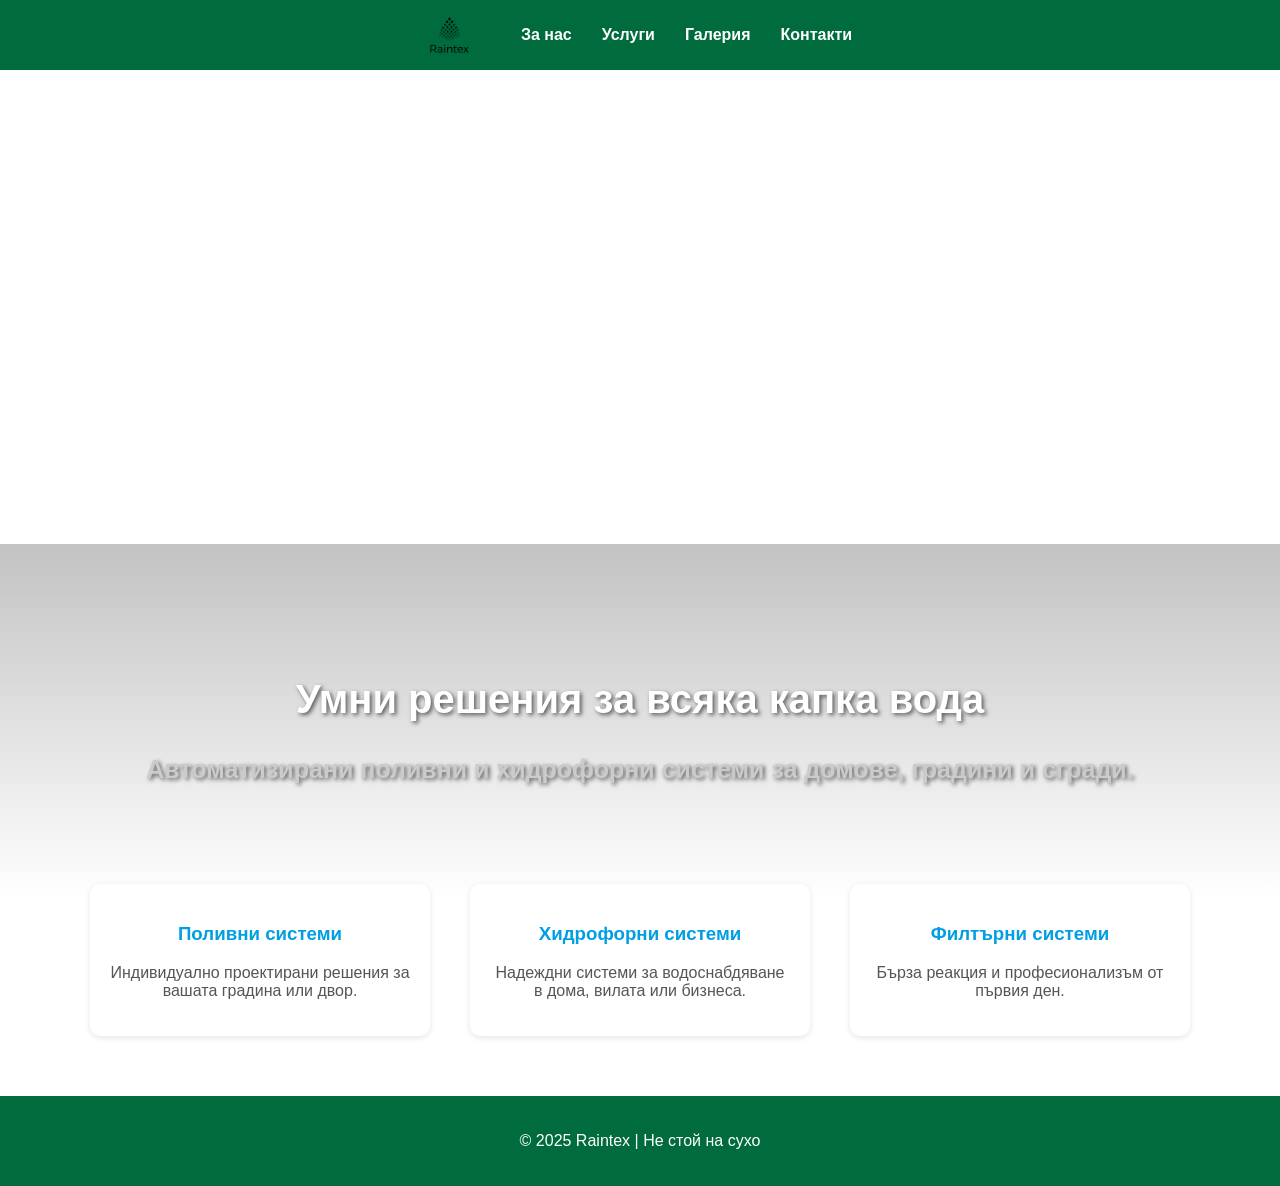
==== index.html @ d9b1cb67 "innit" ====
<!DOCTYPE html>
<html lang="bg">
<head>
    <meta charset="UTF-8">
    <meta name="viewport" content="width=device-width, initial-scale=1.0">
    <title>Raintex - Не стой на сухо</title>
    <style>
        body {
            margin: 0;
            font-family: 'Segoe UI', Tahoma, Geneva, Verdana, sans-serif;
            background: #ffffff;
            color: #ffffff;
        }
        .logo-link {
            display: flex;
            align-items: center;
            margin-right: 20px;
        }

        .logo {
            height: 40px;
            width: auto;
        }
        header {
            text-align: center;
            padding: 40px 20px;
            position: relative;
            background: url('./images/sprinkler_left.svg') no-repeat center center;
            background-size: cover;
            height: auto;
        }
        header img {
            max-width: 300px;
            width: 100%;
            background: none;
            height: auto;
            margin-bottom: 10px;
            width: auto;
        }
        nav {
            align-items: center;
            background-color: #006b3c;/*#00B3B3 /* #009fe3 */
            display: flex;
            justify-content: center;
            gap: 30px;
            padding: 15px 0;
            flex-wrap: wrap;
            margin-right: auto;
        }
        nav a {
            color: white;
            text-decoration: none;
            font-weight: bold;
        }
        .hero {
            display: inline;
            text-align: center;
            padding: 60px 20px;
            width: 100%;
        }
        .hero h1 {
            font-family:'Franklin Gothic Medium', 'Arial Narrow', Arial, sans-serif;
            font-size: 40px;
            color: white;
            text-shadow: 2px 2px 4px rgba(0,0,0,0.6);
        }
        .hero p {
            font-family:'Franklin Gothic Medium', 'Arial Narrow', Arial, sans-serif;
            font-size: 25px;
            margin: 20px 0;
            color: #cccbcb;
            font-weight: bold;
            text-shadow: 2px 2px 4px rgba(0,0,0,0.6);
        }
        .services  {
            position: relative;
            display: flex;
            flex-wrap: wrap;
            justify-content: center;
            background-attachment: fixed;
            background-image:  linear-gradient(to bottom, rgba(0,0,0,0.6), rgba(0,0,0,0)), url(./images/background_bush.svg);
            background-position: center bottom 20%;
            background-size: cover;
            background-repeat: no-repeat;
            width: 100%;
            padding: 40px 0px;
        }
        .service {
            max-width: 300px;
            background: white;
            margin: 20px;
            padding: 20px;
            border-radius: 10px;
            box-shadow: 0 2px 6px rgba(0,0,0,0.1);
            text-align: center;
        }
        .service h3 {
            color: #009fe3;
        }
        .service p {
            color: #555;
        }
        footer {
            background-color: #006b3c;
            color: white;
            text-align: center;
            padding: 20px;
        }
        @media (max-width: 1024px) {
            header img {
                max-width: 250px;
            }
        }
        @media (max-width: 768px) {
            header img {
                max-width: 200px;
            }
            nav {
                flex-direction: row;
                gap: 10px;
                align-items: center;
            }
        }
    </style>
</head>
<body>
    <nav>
        <a href="index.html" class="logo-link"><img src="./Logos_ByTailorBrands/dark_logo_transparent_background.png" alt="Raintex Logo" class="logo"></a>
        <a href="about.html">За нас</a>
        <a href="services.html">Услуги</a>
        <a href="gallery.html">Галерия</a>
        <a href="contacts.html">Контакти</a>
    </nav>

    <header>
        <img src="./images/logo_white_transparent.png" alt="Raintex Лого">
        <h1>Не стой на сухо</h1>
    </header>

    <div>
        <h1></h1>
    </div>

    <!-- <section class="hero">
        <h1>Умни решения за всяка капка вода</h1>
        <p>Автоматизирани поливни и хидрофорни системи за домове, градини и сгради.</p>
    </section> -->

    <section class="services">
        <div class="hero">
            <h1>Умни решения за всяка капка вода</h1>
            <p>Автоматизирани поливни и хидрофорни системи за домове, градини и сгради.</p>
        </div>


        <div class="service">
            <h3>Поливни системи</h3>
            <p>Индивидуално проектирани решения за вашата градина или двор.</p>
        </div>
        <div class="service">
            <h3>Хидрофорни системи</h3>
            <p>Надеждни системи за водоснабдяване в дома, вилата или бизнеса.</p>
        </div>
        <div class="service">
            <h3>Филтърни системи</h3>
            <p>Бърза реакция и професионализъм от първия ден.</p>
        </div>
    </section>

    <footer>
        <p>© 2025 Raintex | Не стой на сухо</p>
    </footer>
</body>
</html>
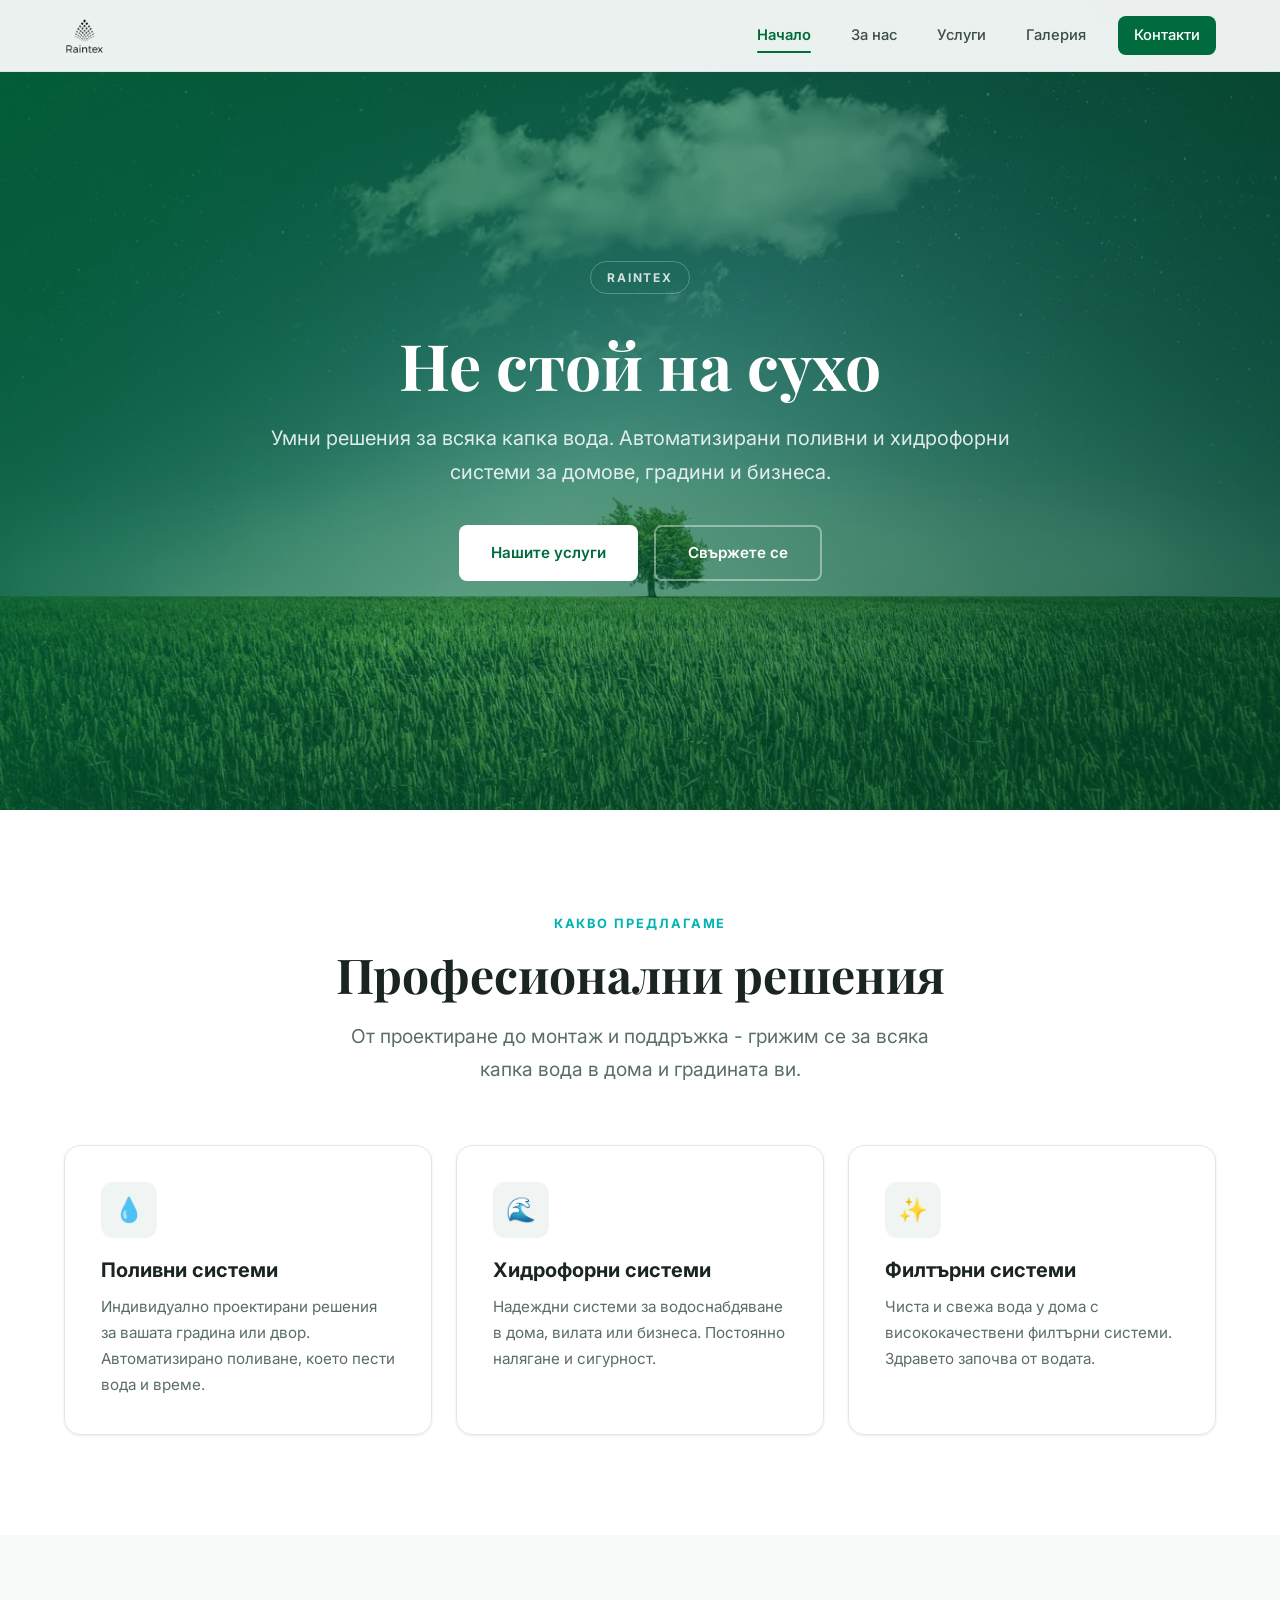
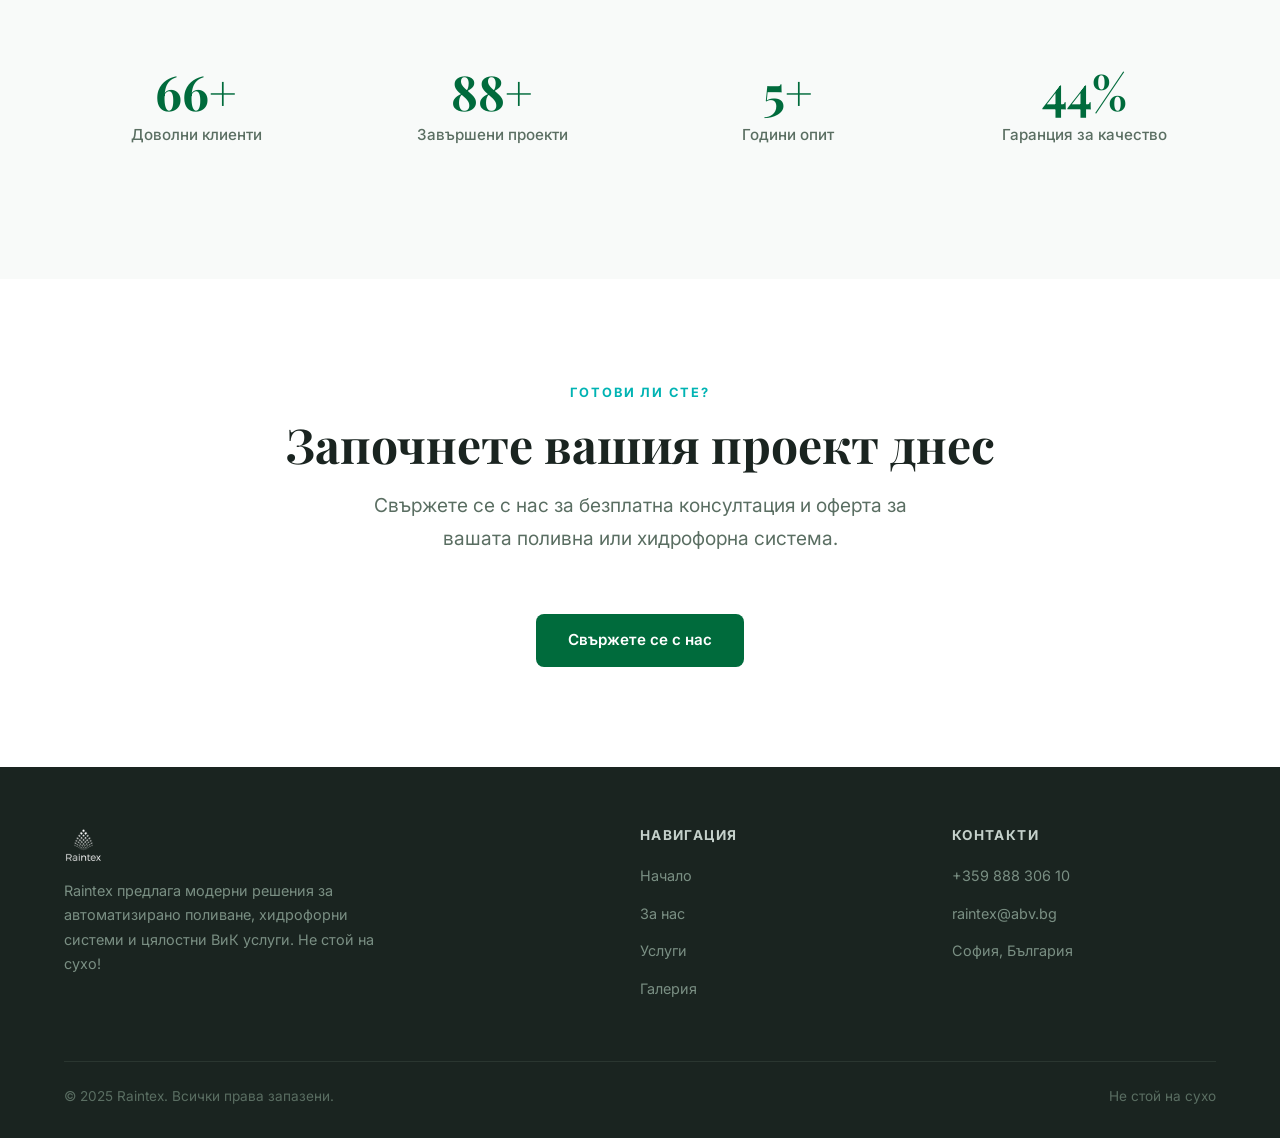
==== commit 1bf16fd4: "Redesign site with modern UI/UX and optimize assets Complete rework of all pages with shared CSS des" ====
--- a/index.html
+++ b/index.html
@@ -1,175 +1,150 @@
-
 <!DOCTYPE html>
 <html lang="bg">
 <head>
-    <meta charset="UTF-8">
-    <meta name="viewport" content="width=device-width, initial-scale=1.0">
-    <title>Raintex - Не стой на сухо</title>
-    <style>
-        body {
-            margin: 0;
-            font-family: 'Segoe UI', Tahoma, Geneva, Verdana, sans-serif;
-            background: #ffffff;
-            color: #ffffff;
-        }
-        .logo-link {
-            display: flex;
-            align-items: center;
-            margin-right: 20px;
-        }
-
-        .logo {
-            height: 40px;
-            width: auto;
-        }
-        header {
-            text-align: center;
-            padding: 40px 20px;
-            position: relative;
-            background: url('./images/sprinkler_left.svg') no-repeat center center;
-            background-size: cover;
-            height: auto;
-        }
-        header img {
-            max-width: 300px;
-            width: 100%;
-            background: none;
-            height: auto;
-            margin-bottom: 10px;
-            width: auto;
-        }
-        nav {
-            align-items: center;
-            background-color: #006b3c;/*#00B3B3 /* #009fe3 */
-            display: flex;
-            justify-content: center;
-            gap: 30px;
-            padding: 15px 0;
-            flex-wrap: wrap;
-            margin-right: auto;
-        }
-        nav a {
-            color: white;
-            text-decoration: none;
-            font-weight: bold;
-        }
-        .hero {
-            display: inline;
-            text-align: center;
-            padding: 60px 20px;
-            width: 100%;
-        }
-        .hero h1 {
-            font-family:'Franklin Gothic Medium', 'Arial Narrow', Arial, sans-serif;
-            font-size: 40px;
-            color: white;
-            text-shadow: 2px 2px 4px rgba(0,0,0,0.6);
-        }
-        .hero p {
-            font-family:'Franklin Gothic Medium', 'Arial Narrow', Arial, sans-serif;
-            font-size: 25px;
-            margin: 20px 0;
-            color: #cccbcb;
-            font-weight: bold;
-            text-shadow: 2px 2px 4px rgba(0,0,0,0.6);
-        }
-        .services  {
-            position: relative;
-            display: flex;
-            flex-wrap: wrap;
-            justify-content: center;
-            background-attachment: fixed;
-            background-image:  linear-gradient(to bottom, rgba(0,0,0,0.6), rgba(0,0,0,0)), url(./images/background_bush.svg);
-            background-position: center bottom 20%;
-            background-size: cover;
-            background-repeat: no-repeat;
-            width: 100%;
-            padding: 40px 0px;
-        }
-        .service {
-            max-width: 300px;
-            background: white;
-            margin: 20px;
-            padding: 20px;
-            border-radius: 10px;
-            box-shadow: 0 2px 6px rgba(0,0,0,0.1);
-            text-align: center;
-        }
-        .service h3 {
-            color: #009fe3;
-        }
-        .service p {
-            color: #555;
-        }
-        footer {
-            background-color: #006b3c;
-            color: white;
-            text-align: center;
-            padding: 20px;
-        }
-        @media (max-width: 1024px) {
-            header img {
-                max-width: 250px;
-            }
-        }
-        @media (max-width: 768px) {
-            header img {
-                max-width: 200px;
-            }
-            nav {
-                flex-direction: row;
-                gap: 10px;
-                align-items: center;
-            }
-        }
-    </style>
+  <meta charset="UTF-8">
+  <meta name="viewport" content="width=device-width, initial-scale=1.0">
+  <title>Raintex - Не стой на сухо</title>
+  <meta name="description" content="Raintex - Умни решения за поливни системи, хидрофорни системи и филтрация. Не стой на сухо!">
+  <link rel="preconnect" href="https://fonts.googleapis.com">
+  <link rel="preconnect" href="https://fonts.gstatic.com" crossorigin>
+  <link href="https://fonts.googleapis.com/css2?family=Inter:wght@400;500;600;700&family=Playfair+Display:wght@600;700&display=swap" rel="stylesheet">
+  <link rel="stylesheet" href="styles.css">
 </head>
 <body>
-    <nav>
-        <a href="index.html" class="logo-link"><img src="./Logos_ByTailorBrands/dark_logo_transparent_background.png" alt="Raintex Logo" class="logo"></a>
+
+  <!-- Navigation -->
+  <nav class="navbar">
+    <div class="container">
+      <a href="index.html" class="nav-logo">
+        <img src="./Logos_ByTailorBrands/dark_logo_transparent_background.webp" alt="Raintex Logo">
+      </a>
+      <div class="nav-links">
+        <a href="index.html" class="active">Начало</a>
         <a href="about.html">За нас</a>
         <a href="services.html">Услуги</a>
         <a href="gallery.html">Галерия</a>
-        <a href="contacts.html">Контакти</a>
-    </nav>
+        <a href="contacts.html" class="nav-cta">Контакти</a>
+      </div>
+      <button class="hamburger" aria-label="Меню">
+        <span></span>
+        <span></span>
+        <span></span>
+      </button>
+    </div>
+  </nav>
+  <div class="nav-overlay"></div>
 
-    <header>
-        <img src="./images/logo_white_transparent.png" alt="Raintex Лого">
-        <h1>Не стой на сухо</h1>
-    </header>
+  <!-- Hero -->
+  <section class="hero">
+    <div class="hero-bg" style="background-image: url('./images/landscape-tree-grass.webp')"></div>
+    <div class="hero-content">
+      <span class="section-label">Raintex</span>
+      <h1>Не стой на сухо</h1>
+      <p>Умни решения за всяка капка вода. Автоматизирани поливни и хидрофорни системи за домове, градини и бизнеса.</p>
+      <div class="hero-buttons">
+        <a href="services.html" class="btn btn-primary">Нашите услуги</a>
+        <a href="contacts.html" class="btn btn-secondary">Свържете се</a>
+      </div>
+    </div>
+  </section>
 
-    <div>
-        <h1></h1>
+  <!-- Services Overview -->
+  <section class="section">
+    <div class="container">
+      <div class="section-header">
+        <span class="section-label">Какво предлагаме</span>
+        <h2 class="section-title">Професионални решения</h2>
+        <p class="section-subtitle">От проектиране до монтаж и поддръжка - грижим се за всяка капка вода в дома и градината ви.</p>
+      </div>
+      <div class="card-grid">
+        <div class="card fade-up">
+          <div class="card-icon">&#x1F4A7;</div>
+          <h3>Поливни системи</h3>
+          <p>Индивидуално проектирани решения за вашата градина или двор. Автоматизирано поливане, което пести вода и време.</p>
+        </div>
+        <div class="card fade-up">
+          <div class="card-icon">&#x1F30A;</div>
+          <h3>Хидрофорни системи</h3>
+          <p>Надеждни системи за водоснабдяване в дома, вилата или бизнеса. Постоянно налягане и сигурност.</p>
+        </div>
+        <div class="card fade-up">
+          <div class="card-icon">&#x2728;</div>
+          <h3>Филтърни системи</h3>
+          <p>Чиста и свежа вода у дома с висококачествени филтърни системи. Здравето започва от водата.</p>
+        </div>
+      </div>
     </div>
+  </section>
 
-    <!-- <section class="hero">
-        <h1>Умни решения за всяка капка вода</h1>
-        <p>Автоматизирани поливни и хидрофорни системи за домове, градини и сгради.</p>
-    </section> -->
+  <!-- Stats -->
+  <section class="section section-alt">
+    <div class="container">
+      <div class="stats-grid">
+        <div class="stat-item fade-up">
+          <div class="stat-number" data-count="150" data-suffix="+">0</div>
+          <div class="stat-label">Доволни клиенти</div>
+        </div>
+        <div class="stat-item fade-up">
+          <div class="stat-number" data-count="200" data-suffix="+">0</div>
+          <div class="stat-label">Завършени проекти</div>
+        </div>
+        <div class="stat-item fade-up">
+          <div class="stat-number" data-count="5" data-suffix="+">0</div>
+          <div class="stat-label">Години опит</div>
+        </div>
+        <div class="stat-item fade-up">
+          <div class="stat-number" data-count="100" data-suffix="%">0</div>
+          <div class="stat-label">Гаранция за качество</div>
+        </div>
+      </div>
+    </div>
+  </section>
 
-    <section class="services">
-        <div class="hero">
-            <h1>Умни решения за всяка капка вода</h1>
-            <p>Автоматизирани поливни и хидрофорни системи за домове, градини и сгради.</p>
+  <!-- CTA -->
+  <section class="section" style="text-align: center;">
+    <div class="container">
+      <div class="section-header">
+        <span class="section-label">Готови ли сте?</span>
+        <h2 class="section-title">Започнете вашия проект днес</h2>
+        <p class="section-subtitle">Свържете се с нас за безплатна консултация и оферта за вашата поливна или хидрофорна система.</p>
+      </div>
+      <a href="contacts.html" class="btn btn-accent">Свържете се с нас</a>
+    </div>
+  </section>
+
+  <!-- Footer -->
+  <footer class="footer">
+    <div class="container">
+      <div class="footer-grid">
+        <div class="footer-brand">
+          <img src="./Logos_ByTailorBrands/white_logo_transparent_background.webp" alt="Raintex" loading="lazy">
+          <p>Raintex предлага модерни решения за автоматизирано поливане, хидрофорни системи и цялостни ВиК услуги. Не стой на сухо!</p>
         </div>
+        <div>
+          <h4>Навигация</h4>
+          <ul class="footer-links">
+            <li><a href="index.html">Начало</a></li>
+            <li><a href="about.html">За нас</a></li>
+            <li><a href="services.html">Услуги</a></li>
+            <li><a href="gallery.html">Галерия</a></li>
+          </ul>
+        </div>
+        <div>
+          <h4>Контакти</h4>
+          <ul class="footer-links">
+            <li><a href="tel:+35988830610">+359 888 306 10</a></li>
+            <li><a href="mailto:raintex@abv.bg">raintex@abv.bg</a></li>
+            <li><a href="contacts.html">София, България</a></li>
+          </ul>
+        </div>
+      </div>
+      <div class="footer-bottom">
+        <span>&copy; 2025 Raintex. Всички права запазени.</span>
+        <span>Не стой на сухо</span>
+      </div>
+    </div>
+  </footer>
 
-
-        <div class="service">
-            <h3>Поливни системи</h3>
-            <p>Индивидуално проектирани решения за вашата градина или двор.</p>
-        </div>
-        <div class="service">
-            <h3>Хидрофорни системи</h3>
-            <p>Надеждни системи за водоснабдяване в дома, вилата или бизнеса.</p>
-        </div>
-        <div class="service">
-            <h3>Филтърни системи</h3>
-            <p>Бърза реакция и професионализъм от първия ден.</p>
-        </div>
-    </section>
-
-    <footer>
-        <p>© 2025 Raintex | Не стой на сухо</p>
-    </footer>
+  <script src="script.js"></script>
 </body>
 </html>
--- a/styles.css
+++ b/styles.css
@@ -0,0 +1,954 @@
+/* ============================================
+   RAINTEX - Modern Design System
+   ============================================ */
+
+/* Google Fonts loaded via <link> in HTML for non-blocking load */
+
+/* --- CSS Custom Properties --- */
+:root {
+  --color-primary: #006b3c;
+  --color-primary-light: #008c4e;
+  --color-primary-dark: #004d2b;
+  --color-accent: #00b3b3;
+  --color-accent-light: #00d4d4;
+  --color-accent-dark: #008f8f;
+  --color-white: #ffffff;
+  --color-off-white: #f8faf9;
+  --color-gray-50: #f0f4f2;
+  --color-gray-100: #e2e8e5;
+  --color-gray-200: #c5d1cb;
+  --color-gray-300: #a8b9b0;
+  --color-gray-400: #7a8f83;
+  --color-gray-500: #5a6e62;
+  --color-gray-600: #3d4d44;
+  --color-gray-700: #2a3630;
+  --color-gray-800: #1a2420;
+  --color-gray-900: #0d1210;
+
+  --font-sans: 'Inter', -apple-system, BlinkMacSystemFont, 'Segoe UI', sans-serif;
+  --font-display: 'Playfair Display', Georgia, serif;
+
+  --shadow-sm: 0 1px 3px rgba(0, 0, 0, 0.08);
+  --shadow-md: 0 4px 12px rgba(0, 0, 0, 0.1);
+  --shadow-lg: 0 8px 30px rgba(0, 0, 0, 0.12);
+  --shadow-xl: 0 20px 60px rgba(0, 0, 0, 0.15);
+
+  --radius-sm: 8px;
+  --radius-md: 12px;
+  --radius-lg: 16px;
+  --radius-xl: 24px;
+
+  --transition-fast: 0.2s cubic-bezier(0.4, 0, 0.2, 1);
+  --transition-base: 0.3s cubic-bezier(0.4, 0, 0.2, 1);
+  --transition-slow: 0.5s cubic-bezier(0.4, 0, 0.2, 1);
+
+  --container-max: 1200px;
+  --nav-height: 72px;
+}
+
+/* --- Reset & Base --- */
+*,
+*::before,
+*::after {
+  margin: 0;
+  padding: 0;
+  box-sizing: border-box;
+}
+
+html {
+  scroll-behavior: smooth;
+  -webkit-font-smoothing: antialiased;
+  -moz-osx-font-smoothing: grayscale;
+}
+
+body {
+  font-family: var(--font-sans);
+  color: var(--color-gray-700);
+  background: var(--color-white);
+  line-height: 1.6;
+  overflow-x: hidden;
+}
+
+img {
+  max-width: 100%;
+  height: auto;
+  display: block;
+}
+
+a {
+  color: inherit;
+  text-decoration: none;
+}
+
+/* --- Typography --- */
+h1, h2, h3, h4 {
+  line-height: 1.2;
+  color: var(--color-gray-800);
+}
+
+.section-label {
+  display: inline-block;
+  font-size: 0.8rem;
+  font-weight: 700;
+  letter-spacing: 0.15em;
+  text-transform: uppercase;
+  color: var(--color-accent);
+  margin-bottom: 12px;
+}
+
+.section-title {
+  font-family: var(--font-display);
+  font-size: clamp(2rem, 4vw, 3rem);
+  font-weight: 700;
+  color: var(--color-gray-800);
+  margin-bottom: 16px;
+}
+
+.section-subtitle {
+  font-size: clamp(1rem, 2vw, 1.2rem);
+  color: var(--color-gray-500);
+  max-width: 600px;
+  line-height: 1.7;
+}
+
+/* --- Container --- */
+.container {
+  width: 100%;
+  max-width: var(--container-max);
+  margin: 0 auto;
+  padding: 0 24px;
+}
+
+/* --- Navigation --- */
+.navbar {
+  position: fixed;
+  top: 0;
+  left: 0;
+  right: 0;
+  height: var(--nav-height);
+  background: rgba(255, 255, 255, 0.92);
+  backdrop-filter: blur(20px);
+  -webkit-backdrop-filter: blur(20px);
+  border-bottom: 1px solid rgba(0, 107, 60, 0.08);
+  z-index: 1000;
+  transition: var(--transition-base);
+}
+
+.navbar.scrolled {
+  box-shadow: var(--shadow-md);
+}
+
+.navbar .container {
+  display: flex;
+  align-items: center;
+  justify-content: space-between;
+  height: 100%;
+}
+
+.nav-logo {
+  display: flex;
+  align-items: center;
+  gap: 10px;
+  z-index: 1001;
+}
+
+.nav-logo img {
+  height: 38px;
+  width: auto;
+}
+
+.nav-links {
+  display: flex;
+  align-items: center;
+  gap: 8px;
+}
+
+.nav-links a {
+  position: relative;
+  padding: 8px 16px;
+  font-size: 0.92rem;
+  font-weight: 500;
+  color: var(--color-gray-600);
+  border-radius: var(--radius-sm);
+  transition: var(--transition-fast);
+}
+
+.nav-links a:hover {
+  color: var(--color-primary);
+  background: var(--color-gray-50);
+}
+
+.nav-links a.active {
+  color: var(--color-primary);
+  font-weight: 600;
+}
+
+.nav-links a.active::after {
+  content: '';
+  position: absolute;
+  bottom: 2px;
+  left: 16px;
+  right: 16px;
+  height: 2px;
+  background: var(--color-primary);
+  border-radius: 1px;
+}
+
+.nav-cta {
+  display: inline-flex;
+  align-items: center;
+  padding: 10px 24px;
+  background: var(--color-primary);
+  color: var(--color-white) !important;
+  font-weight: 600;
+  font-size: 0.9rem;
+  border-radius: var(--radius-sm);
+  transition: var(--transition-fast);
+  margin-left: 8px;
+}
+
+.nav-cta:hover {
+  background: var(--color-primary-light) !important;
+  transform: translateY(-1px);
+  box-shadow: 0 4px 12px rgba(0, 107, 60, 0.3);
+}
+
+/* Hamburger Menu */
+.hamburger {
+  display: none;
+  flex-direction: column;
+  justify-content: center;
+  gap: 5px;
+  width: 32px;
+  height: 32px;
+  cursor: pointer;
+  z-index: 1001;
+  background: none;
+  border: none;
+  padding: 0;
+}
+
+.hamburger span {
+  display: block;
+  width: 24px;
+  height: 2px;
+  background: var(--color-gray-700);
+  border-radius: 2px;
+  transition: var(--transition-base);
+  transform-origin: center;
+}
+
+.hamburger.active span:nth-child(1) {
+  transform: rotate(45deg) translate(5px, 5px);
+}
+
+.hamburger.active span:nth-child(2) {
+  opacity: 0;
+}
+
+.hamburger.active span:nth-child(3) {
+  transform: rotate(-45deg) translate(5px, -5px);
+}
+
+/* --- Hero Sections --- */
+.hero {
+  position: relative;
+  min-height: 90vh;
+  display: flex;
+  align-items: center;
+  justify-content: center;
+  padding: calc(var(--nav-height) + 40px) 24px 80px;
+  overflow: hidden;
+}
+
+.hero-bg {
+  position: absolute;
+  inset: 0;
+  background-size: cover;
+  background-position: center;
+  z-index: 0;
+}
+
+.hero-bg::after {
+  content: '';
+  position: absolute;
+  inset: 0;
+  background: linear-gradient(
+    135deg,
+    rgba(0, 107, 60, 0.85) 0%,
+    rgba(0, 107, 60, 0.6) 50%,
+    rgba(0, 77, 43, 0.75) 100%
+  );
+}
+
+.hero-content {
+  position: relative;
+  z-index: 1;
+  text-align: center;
+  max-width: 800px;
+}
+
+.hero-content .section-label {
+  color: rgba(255, 255, 255, 0.8);
+  border: 1px solid rgba(255, 255, 255, 0.25);
+  padding: 6px 16px;
+  border-radius: 50px;
+  font-size: 0.75rem;
+}
+
+.hero-content h1 {
+  font-family: var(--font-display);
+  font-size: clamp(2.5rem, 6vw, 4rem);
+  font-weight: 700;
+  color: var(--color-white);
+  margin: 24px 0 20px;
+  line-height: 1.1;
+}
+
+.hero-content p {
+  font-size: clamp(1.05rem, 2vw, 1.25rem);
+  color: rgba(255, 255, 255, 0.85);
+  line-height: 1.7;
+  margin-bottom: 36px;
+}
+
+.hero-buttons {
+  display: flex;
+  gap: 16px;
+  justify-content: center;
+  flex-wrap: wrap;
+}
+
+/* Page hero (smaller, for inner pages) */
+.page-hero {
+  position: relative;
+  padding: calc(var(--nav-height) + 60px) 24px 60px;
+  text-align: center;
+  overflow: hidden;
+  background: linear-gradient(135deg, var(--color-primary) 0%, var(--color-primary-dark) 100%);
+}
+
+.page-hero::before {
+  content: '';
+  position: absolute;
+  top: -50%;
+  right: -20%;
+  width: 600px;
+  height: 600px;
+  border-radius: 50%;
+  background: rgba(255, 255, 255, 0.04);
+}
+
+.page-hero::after {
+  content: '';
+  position: absolute;
+  bottom: -30%;
+  left: -10%;
+  width: 400px;
+  height: 400px;
+  border-radius: 50%;
+  background: rgba(0, 179, 179, 0.08);
+}
+
+.page-hero h1 {
+  font-family: var(--font-display);
+  font-size: clamp(2.2rem, 5vw, 3.2rem);
+  color: var(--color-white);
+  margin-bottom: 12px;
+  position: relative;
+  z-index: 1;
+}
+
+.page-hero p {
+  font-size: clamp(1rem, 2vw, 1.15rem);
+  color: rgba(255, 255, 255, 0.8);
+  max-width: 600px;
+  margin: 0 auto;
+  position: relative;
+  z-index: 1;
+}
+
+/* --- Buttons --- */
+.btn {
+  display: inline-flex;
+  align-items: center;
+  gap: 8px;
+  padding: 14px 32px;
+  font-family: var(--font-sans);
+  font-size: 0.95rem;
+  font-weight: 600;
+  border-radius: var(--radius-sm);
+  border: none;
+  cursor: pointer;
+  transition: var(--transition-fast);
+  text-decoration: none;
+}
+
+.btn-primary {
+  background: var(--color-white);
+  color: var(--color-primary);
+}
+
+.btn-primary:hover {
+  transform: translateY(-2px);
+  box-shadow: 0 8px 25px rgba(0, 0, 0, 0.2);
+}
+
+.btn-secondary {
+  background: transparent;
+  color: var(--color-white);
+  border: 2px solid rgba(255, 255, 255, 0.4);
+}
+
+.btn-secondary:hover {
+  background: rgba(255, 255, 255, 0.1);
+  border-color: rgba(255, 255, 255, 0.7);
+}
+
+.btn-accent {
+  background: var(--color-primary);
+  color: var(--color-white);
+}
+
+.btn-accent:hover {
+  background: var(--color-primary-light);
+  transform: translateY(-2px);
+  box-shadow: 0 8px 25px rgba(0, 107, 60, 0.3);
+}
+
+/* --- Sections --- */
+.section {
+  padding: 100px 0;
+}
+
+.section-header {
+  text-align: center;
+  margin-bottom: 60px;
+}
+
+.section-header .section-subtitle {
+  margin: 0 auto;
+}
+
+.section-alt {
+  background: var(--color-off-white);
+}
+
+/* --- Cards --- */
+.card {
+  background: var(--color-white);
+  border-radius: var(--radius-lg);
+  padding: 36px;
+  box-shadow: var(--shadow-sm);
+  border: 1px solid var(--color-gray-100);
+  transition: var(--transition-base);
+}
+
+.card:hover {
+  transform: translateY(-4px);
+  box-shadow: var(--shadow-lg);
+  border-color: transparent;
+}
+
+.card-icon {
+  width: 56px;
+  height: 56px;
+  display: flex;
+  align-items: center;
+  justify-content: center;
+  border-radius: var(--radius-md);
+  background: var(--color-gray-50);
+  margin-bottom: 20px;
+  font-size: 1.5rem;
+}
+
+.card h3 {
+  font-size: 1.25rem;
+  font-weight: 700;
+  margin-bottom: 12px;
+  color: var(--color-gray-800);
+}
+
+.card p {
+  color: var(--color-gray-500);
+  line-height: 1.7;
+  font-size: 0.95rem;
+}
+
+/* Card grid */
+.card-grid {
+  display: grid;
+  grid-template-columns: repeat(auto-fit, minmax(300px, 1fr));
+  gap: 24px;
+}
+
+/* --- Feature Rows (alternating image+text) --- */
+.feature-row {
+  display: grid;
+  grid-template-columns: 1fr 1fr;
+  gap: 60px;
+  align-items: center;
+  margin-bottom: 80px;
+}
+
+.feature-row:last-child {
+  margin-bottom: 0;
+}
+
+.feature-row.reversed {
+  direction: rtl;
+}
+
+.feature-row.reversed > * {
+  direction: ltr;
+}
+
+.feature-image {
+  border-radius: var(--radius-lg);
+  overflow: hidden;
+  box-shadow: var(--shadow-lg);
+}
+
+.feature-image img {
+  width: 100%;
+  height: 360px;
+  object-fit: cover;
+  transition: var(--transition-slow);
+}
+
+.feature-row:hover .feature-image img {
+  transform: scale(1.03);
+}
+
+.feature-text h2 {
+  font-family: var(--font-display);
+  font-size: clamp(1.5rem, 3vw, 2rem);
+  margin-bottom: 16px;
+}
+
+.feature-text p {
+  color: var(--color-gray-500);
+  font-size: 1.05rem;
+  line-height: 1.8;
+}
+
+/* --- Stats --- */
+.stats-grid {
+  display: grid;
+  grid-template-columns: repeat(auto-fit, minmax(200px, 1fr));
+  gap: 32px;
+}
+
+.stat-item {
+  text-align: center;
+  padding: 32px 20px;
+}
+
+.stat-number {
+  font-family: var(--font-display);
+  font-size: 3rem;
+  font-weight: 700;
+  color: var(--color-primary);
+  line-height: 1;
+  margin-bottom: 8px;
+}
+
+.stat-label {
+  font-size: 0.95rem;
+  color: var(--color-gray-500);
+  font-weight: 500;
+}
+
+/* --- Gallery --- */
+.gallery-grid {
+  display: grid;
+  grid-template-columns: repeat(auto-fill, minmax(280px, 1fr));
+  gap: 16px;
+}
+
+.gallery-item {
+  position: relative;
+  border-radius: var(--radius-md);
+  overflow: hidden;
+  cursor: pointer;
+  aspect-ratio: 4/3;
+}
+
+.gallery-item img {
+  width: 100%;
+  height: 100%;
+  object-fit: cover;
+  transition: var(--transition-slow);
+}
+
+.gallery-item::after {
+  content: '';
+  position: absolute;
+  inset: 0;
+  background: linear-gradient(to top, rgba(0, 0, 0, 0.4) 0%, transparent 60%);
+  opacity: 0;
+  transition: var(--transition-base);
+}
+
+.gallery-item:hover img {
+  transform: scale(1.08);
+}
+
+.gallery-item:hover::after {
+  opacity: 1;
+}
+
+.gallery-item .gallery-zoom {
+  position: absolute;
+  bottom: 16px;
+  right: 16px;
+  width: 40px;
+  height: 40px;
+  border-radius: 50%;
+  background: rgba(255, 255, 255, 0.9);
+  display: flex;
+  align-items: center;
+  justify-content: center;
+  z-index: 2;
+  opacity: 0;
+  transform: translateY(10px);
+  transition: var(--transition-base);
+}
+
+.gallery-item:hover .gallery-zoom {
+  opacity: 1;
+  transform: translateY(0);
+}
+
+/* Lightbox */
+.lightbox-overlay {
+  position: fixed;
+  inset: 0;
+  background: rgba(0, 0, 0, 0.92);
+  z-index: 10000;
+  display: flex;
+  align-items: center;
+  justify-content: center;
+  opacity: 0;
+  pointer-events: none;
+  transition: var(--transition-base);
+  padding: 40px;
+}
+
+.lightbox-overlay.active {
+  opacity: 1;
+  pointer-events: all;
+}
+
+.lightbox-overlay img {
+  max-width: 90%;
+  max-height: 85vh;
+  border-radius: var(--radius-md);
+  box-shadow: var(--shadow-xl);
+  transform: scale(0.9);
+  transition: var(--transition-slow);
+}
+
+.lightbox-overlay.active img {
+  transform: scale(1);
+}
+
+.lightbox-close {
+  position: absolute;
+  top: 20px;
+  right: 24px;
+  width: 44px;
+  height: 44px;
+  border-radius: 50%;
+  background: rgba(255, 255, 255, 0.1);
+  border: none;
+  color: white;
+  font-size: 1.5rem;
+  cursor: pointer;
+  display: flex;
+  align-items: center;
+  justify-content: center;
+  transition: var(--transition-fast);
+}
+
+.lightbox-close:hover {
+  background: rgba(255, 255, 255, 0.2);
+}
+
+/* --- Contact --- */
+.contact-grid {
+  display: grid;
+  grid-template-columns: 1fr 1.2fr;
+  gap: 48px;
+}
+
+.contact-card {
+  display: flex;
+  align-items: flex-start;
+  gap: 16px;
+  padding: 20px 0;
+}
+
+.contact-card:not(:last-child) {
+  border-bottom: 1px solid var(--color-gray-100);
+}
+
+.contact-card-icon {
+  width: 48px;
+  height: 48px;
+  border-radius: var(--radius-sm);
+  background: var(--color-gray-50);
+  display: flex;
+  align-items: center;
+  justify-content: center;
+  flex-shrink: 0;
+  font-size: 1.2rem;
+}
+
+.contact-card-text h4 {
+  font-size: 0.95rem;
+  font-weight: 600;
+  color: var(--color-gray-800);
+  margin-bottom: 4px;
+}
+
+.contact-card-text p {
+  font-size: 0.9rem;
+  color: var(--color-gray-500);
+}
+
+/* Form */
+.form-group {
+  margin-bottom: 20px;
+}
+
+.form-group label {
+  display: block;
+  font-size: 0.85rem;
+  font-weight: 600;
+  color: var(--color-gray-700);
+  margin-bottom: 8px;
+}
+
+.form-group input,
+.form-group textarea {
+  width: 100%;
+  padding: 14px 16px;
+  font-family: var(--font-sans);
+  font-size: 0.95rem;
+  color: var(--color-gray-700);
+  background: var(--color-off-white);
+  border: 1.5px solid var(--color-gray-100);
+  border-radius: var(--radius-sm);
+  outline: none;
+  transition: var(--transition-fast);
+  -webkit-appearance: none;
+}
+
+.form-group input:focus,
+.form-group textarea:focus {
+  border-color: var(--color-primary);
+  background: var(--color-white);
+  box-shadow: 0 0 0 3px rgba(0, 107, 60, 0.1);
+}
+
+.form-group textarea {
+  resize: vertical;
+  min-height: 140px;
+}
+
+/* --- Footer --- */
+.footer {
+  background: var(--color-gray-800);
+  color: var(--color-gray-300);
+  padding: 60px 0 30px;
+}
+
+.footer-grid {
+  display: grid;
+  grid-template-columns: 2fr 1fr 1fr;
+  gap: 48px;
+  margin-bottom: 48px;
+}
+
+.footer-brand p {
+  margin-top: 16px;
+  font-size: 0.9rem;
+  line-height: 1.7;
+  color: var(--color-gray-400);
+  max-width: 320px;
+}
+
+.footer-brand img {
+  height: 36px;
+  width: auto;
+}
+
+.footer h4 {
+  font-size: 0.85rem;
+  font-weight: 700;
+  letter-spacing: 0.1em;
+  text-transform: uppercase;
+  color: var(--color-gray-200);
+  margin-bottom: 20px;
+}
+
+.footer-links {
+  list-style: none;
+}
+
+.footer-links li {
+  margin-bottom: 12px;
+}
+
+.footer-links a {
+  font-size: 0.9rem;
+  color: var(--color-gray-400);
+  transition: var(--transition-fast);
+}
+
+.footer-links a:hover {
+  color: var(--color-white);
+}
+
+.footer-bottom {
+  padding-top: 24px;
+  border-top: 1px solid var(--color-gray-700);
+  display: flex;
+  justify-content: space-between;
+  align-items: center;
+  font-size: 0.85rem;
+  color: var(--color-gray-500);
+}
+
+/* --- Scroll Animations --- */
+.fade-up {
+  opacity: 0;
+  transform: translateY(30px);
+  transition: opacity 0.6s cubic-bezier(0.4, 0, 0.2, 1),
+              transform 0.6s cubic-bezier(0.4, 0, 0.2, 1);
+}
+
+.fade-up.visible {
+  opacity: 1;
+  transform: translateY(0);
+}
+
+.fade-up:nth-child(2) { transition-delay: 0.1s; }
+.fade-up:nth-child(3) { transition-delay: 0.2s; }
+.fade-up:nth-child(4) { transition-delay: 0.3s; }
+
+/* --- Responsive --- */
+@media (max-width: 968px) {
+  .hamburger {
+    display: flex;
+  }
+
+  .nav-links {
+    position: fixed;
+    top: 0;
+    right: -100%;
+    width: 300px;
+    height: 100vh;
+    background: var(--color-white);
+    flex-direction: column;
+    align-items: flex-start;
+    padding: 100px 32px 40px;
+    gap: 4px;
+    box-shadow: var(--shadow-xl);
+    transition: var(--transition-base);
+  }
+
+  .nav-links.open {
+    right: 0;
+  }
+
+  .nav-links a {
+    width: 100%;
+    padding: 14px 16px;
+    font-size: 1rem;
+    border-radius: var(--radius-sm);
+  }
+
+  .nav-cta {
+    margin-left: 0;
+    margin-top: 12px;
+    width: 100%;
+    justify-content: center;
+  }
+
+  .feature-row {
+    grid-template-columns: 1fr;
+    gap: 32px;
+  }
+
+  .feature-row.reversed {
+    direction: ltr;
+  }
+
+  .contact-grid {
+    grid-template-columns: 1fr;
+  }
+
+  .footer-grid {
+    grid-template-columns: 1fr;
+    gap: 32px;
+  }
+
+  .footer-bottom {
+    flex-direction: column;
+    gap: 8px;
+    text-align: center;
+  }
+}
+
+@media (max-width: 640px) {
+  .section {
+    padding: 64px 0;
+  }
+
+  .hero {
+    min-height: 80vh;
+    padding: calc(var(--nav-height) + 20px) 20px 60px;
+  }
+
+  .card-grid {
+    grid-template-columns: 1fr;
+  }
+
+  .gallery-grid {
+    grid-template-columns: repeat(auto-fill, minmax(200px, 1fr));
+    gap: 12px;
+  }
+
+  .stats-grid {
+    grid-template-columns: repeat(2, 1fr);
+    gap: 16px;
+  }
+
+  .hero-buttons {
+    flex-direction: column;
+    align-items: center;
+  }
+
+  .btn {
+    width: 100%;
+    justify-content: center;
+  }
+}
+
+/* Mobile overlay */
+.nav-overlay {
+  position: fixed;
+  inset: 0;
+  background: rgba(0, 0, 0, 0.5);
+  z-index: 999;
+  opacity: 0;
+  pointer-events: none;
+  transition: var(--transition-base);
+}
+
+.nav-overlay.active {
+  opacity: 1;
+  pointer-events: all;
+}
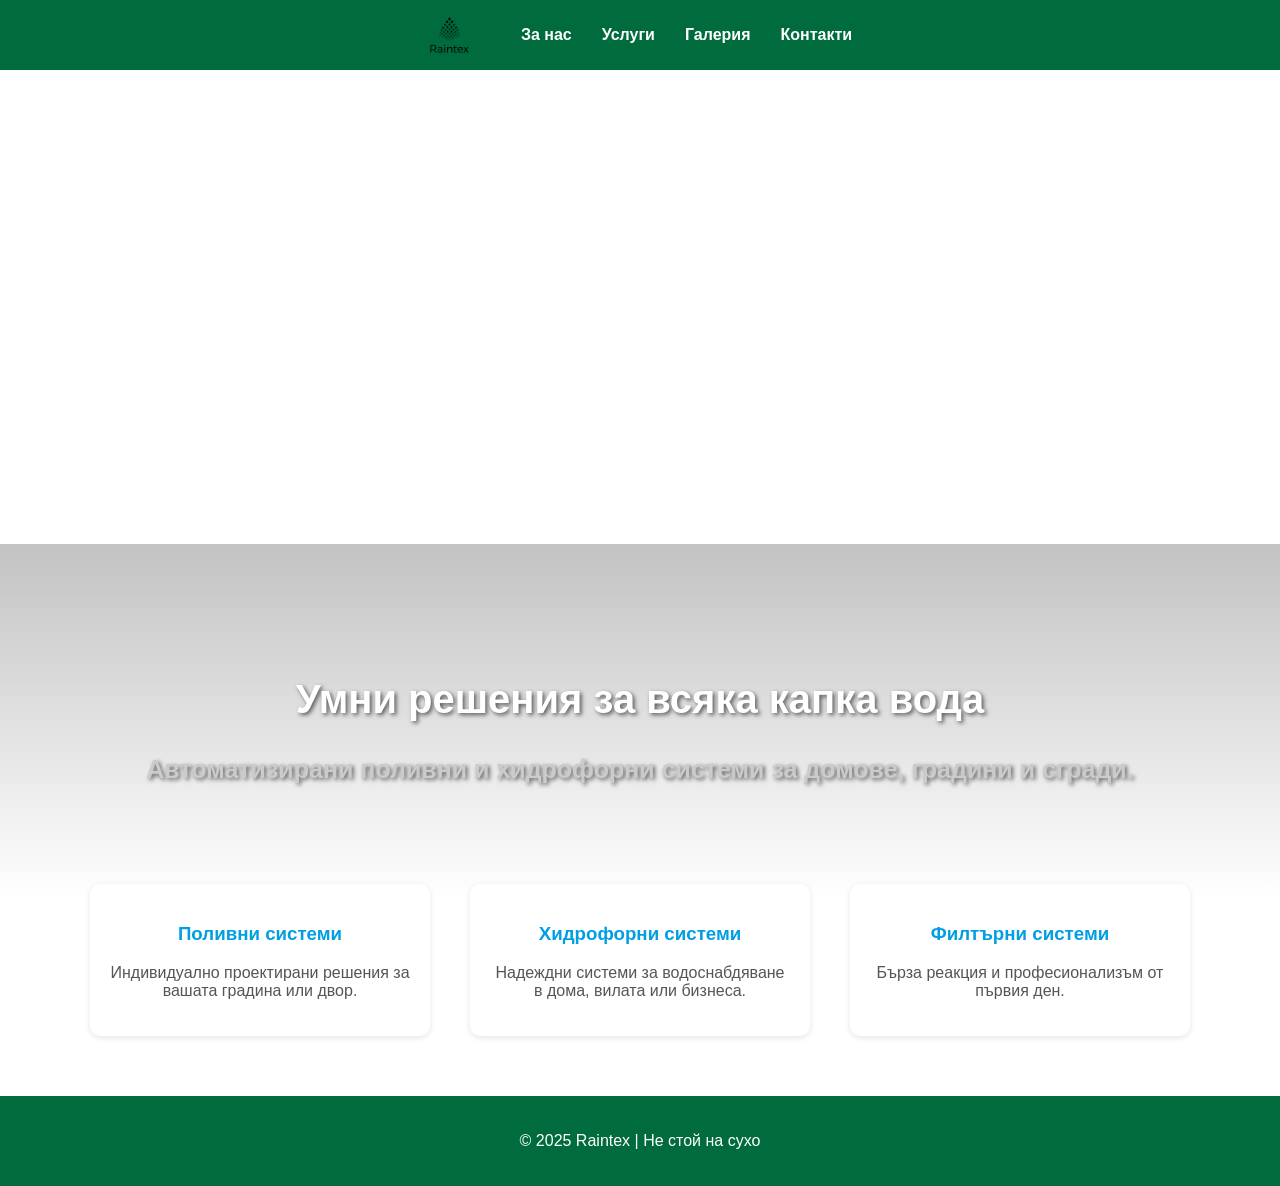
==== commit d97b6bd4: "Update index.html" ====
--- a/index.html
+++ b/index.html
@@ -1,150 +1,176 @@
+
 <!DOCTYPE html>
 <html lang="bg">
 <head>
-  <meta charset="UTF-8">
-  <meta name="viewport" content="width=device-width, initial-scale=1.0">
-  <title>Raintex - Не стой на сухо</title>
-  <meta name="description" content="Raintex - Умни решения за поливни системи, хидрофорни системи и филтрация. Не стой на сухо!">
-  <link rel="preconnect" href="https://fonts.googleapis.com">
-  <link rel="preconnect" href="https://fonts.gstatic.com" crossorigin>
-  <link href="https://fonts.googleapis.com/css2?family=Inter:wght@400;500;600;700&family=Playfair+Display:wght@600;700&display=swap" rel="stylesheet">
-  <link rel="stylesheet" href="styles.css">
+    <meta charset="UTF-8">
+    <meta name="viewport" content="width=device-width, initial-scale=1.0">
+    <title>Raintex - Не стой на сухо</title>
+    <style>
+        body {
+            margin: 0;
+            font-family: 'Segoe UI', Tahoma, Geneva, Verdana, sans-serif;
+            background: #ffffff;
+            color: #ffffff;
+        }
+        .logo-link {
+            
+            display: flex;
+            align-items: center;
+            margin-right: 20px;
+        }
+
+        .logo {
+            height: 40px;
+            width: auto;
+        }
+        header {
+            text-align: center;
+            padding: 40px 20px;
+            position: relative;
+            background: url('./images/sprinkler_left.svg') no-repeat center center;
+            background-size: cover;
+            height: auto;
+        }
+        header img {
+            max-width: 300px;
+            width: 100%;
+            background: none;
+            height: auto;
+            margin-bottom: 10px;
+            width: auto;
+        }
+        nav {
+            align-items: center;
+            background-color: #006b3c;/*#00B3B3 /* #009fe3 */
+            display: flex;
+            justify-content: center;
+            gap: 30px;
+            padding: 15px 0;
+            flex-wrap: wrap;
+            margin-right: auto;
+        }
+        nav a {
+            color: white;
+            text-decoration: none;
+            font-weight: bold;
+        }
+        .hero {
+            display: inline;
+            text-align: center;
+            padding: 60px 20px;
+            width: 100%;
+        }
+        .hero h1 {
+            font-family:'Franklin Gothic Medium', 'Arial Narrow', Arial, sans-serif;
+            font-size: 40px;
+            color: white;
+            text-shadow: 2px 2px 4px rgba(0,0,0,0.6);
+        }
+        .hero p {
+            font-family:'Franklin Gothic Medium', 'Arial Narrow', Arial, sans-serif;
+            font-size: 25px;
+            margin: 20px 0;
+            color: #cccbcb;
+            font-weight: bold;
+            text-shadow: 2px 2px 4px rgba(0,0,0,0.6);
+        }
+        .services  {
+            position: relative;
+            display: flex;
+            flex-wrap: wrap;
+            justify-content: center;
+            background-attachment: fixed;
+            background-image:  linear-gradient(to bottom, rgba(0,0,0,0.6), rgba(0,0,0,0)), url(./images/background_bush.svg);
+            background-position: center bottom 20%;
+            background-size: cover;
+            background-repeat: no-repeat;
+            width: 100%;
+            padding: 40px 0px;
+        }
+        .service {
+            max-width: 300px;
+            background: white;
+            margin: 20px;
+            padding: 20px;
+            border-radius: 10px;
+            box-shadow: 0 2px 6px rgba(0,0,0,0.1);
+            text-align: center;
+        }
+        .service h3 {
+            color: #009fe3;
+        }
+        .service p {
+            color: #555;
+        }
+        footer {
+            background-color: #006b3c;
+            color: white;
+            text-align: center;
+            padding: 20px;
+        }
+        @media (max-width: 1024px) {
+            header img {
+                max-width: 250px;
+            }
+        }
+        @media (max-width: 768px) {
+            header img {
+                max-width: 200px;
+            }
+            nav {
+                flex-direction: row;
+                gap: 10px;
+                align-items: center;
+            }
+        }
+    </style>
 </head>
 <body>
-
-  <!-- Navigation -->
-  <nav class="navbar">
-    <div class="container">
-      <a href="index.html" class="nav-logo">
-        <img src="./Logos_ByTailorBrands/dark_logo_transparent_background.webp" alt="Raintex Logo">
-      </a>
-      <div class="nav-links">
-        <a href="index.html" class="active">Начало</a>
+    <nav>
+        <a href="index.html" class="logo-link"><img src="./Logos_ByTailorBrands/dark_logo_transparent_background.png" alt="Raintex Logo" class="logo"></a>
         <a href="about.html">За нас</a>
         <a href="services.html">Услуги</a>
         <a href="gallery.html">Галерия</a>
-        <a href="contacts.html" class="nav-cta">Контакти</a>
-      </div>
-      <button class="hamburger" aria-label="Меню">
-        <span></span>
-        <span></span>
-        <span></span>
-      </button>
+        <a href="contacts.html">Контакти</a>
+    </nav>
+
+    <header>
+        <img src="./images/logo_white_transparent.png" alt="Raintex Logo">
+        <h1>Не стой на сухо</h1>
+    </header>
+
+    <div>
+        <h1></h1>
     </div>
-  </nav>
-  <div class="nav-overlay"></div>
 
-  <!-- Hero -->
-  <section class="hero">
-    <div class="hero-bg" style="background-image: url('./images/landscape-tree-grass.webp')"></div>
-    <div class="hero-content">
-      <span class="section-label">Raintex</span>
-      <h1>Не стой на сухо</h1>
-      <p>Умни решения за всяка капка вода. Автоматизирани поливни и хидрофорни системи за домове, градини и бизнеса.</p>
-      <div class="hero-buttons">
-        <a href="services.html" class="btn btn-primary">Нашите услуги</a>
-        <a href="contacts.html" class="btn btn-secondary">Свържете се</a>
-      </div>
-    </div>
-  </section>
+    <!-- <section class="hero">
+        <h1>Умни решения за всяка капка вода</h1>
+        <p>Автоматизирани поливни и хидрофорни системи за домове, градини и сгради.</p>
+    </section> -->
 
-  <!-- Services Overview -->
-  <section class="section">
-    <div class="container">
-      <div class="section-header">
-        <span class="section-label">Какво предлагаме</span>
-        <h2 class="section-title">Професионални решения</h2>
-        <p class="section-subtitle">От проектиране до монтаж и поддръжка - грижим се за всяка капка вода в дома и градината ви.</p>
-      </div>
-      <div class="card-grid">
-        <div class="card fade-up">
-          <div class="card-icon">&#x1F4A7;</div>
-          <h3>Поливни системи</h3>
-          <p>Индивидуално проектирани решения за вашата градина или двор. Автоматизирано поливане, което пести вода и време.</p>
+    <section class="services">
+        <div class="hero">
+            <h1>Умни решения за всяка капка вода</h1>
+            <p>Автоматизирани поливни и хидрофорни системи за домове, градини и сгради.</p>
         </div>
-        <div class="card fade-up">
-          <div class="card-icon">&#x1F30A;</div>
-          <h3>Хидрофорни системи</h3>
-          <p>Надеждни системи за водоснабдяване в дома, вилата или бизнеса. Постоянно налягане и сигурност.</p>
+
+
+        <div class="service">
+            <h3>Поливни системи</h3>
+            <p>Индивидуално проектирани решения за вашата градина или двор.</p>
         </div>
-        <div class="card fade-up">
-          <div class="card-icon">&#x2728;</div>
-          <h3>Филтърни системи</h3>
-          <p>Чиста и свежа вода у дома с висококачествени филтърни системи. Здравето започва от водата.</p>
+        <div class="service">
+            <h3>Хидрофорни системи</h3>
+            <p>Надеждни системи за водоснабдяване в дома, вилата или бизнеса.</p>
         </div>
-      </div>
-    </div>
-  </section>
+        <div class="service">
+            <h3>Филтърни системи</h3>
+            <p>Бърза реакция и професионализъм от първия ден.</p>
+        </div>
+    </section>
 
-  <!-- Stats -->
-  <section class="section section-alt">
-    <div class="container">
-      <div class="stats-grid">
-        <div class="stat-item fade-up">
-          <div class="stat-number" data-count="150" data-suffix="+">0</div>
-          <div class="stat-label">Доволни клиенти</div>
-        </div>
-        <div class="stat-item fade-up">
-          <div class="stat-number" data-count="200" data-suffix="+">0</div>
-          <div class="stat-label">Завършени проекти</div>
-        </div>
-        <div class="stat-item fade-up">
-          <div class="stat-number" data-count="5" data-suffix="+">0</div>
-          <div class="stat-label">Години опит</div>
-        </div>
-        <div class="stat-item fade-up">
-          <div class="stat-number" data-count="100" data-suffix="%">0</div>
-          <div class="stat-label">Гаранция за качество</div>
-        </div>
-      </div>
-    </div>
-  </section>
-
-  <!-- CTA -->
-  <section class="section" style="text-align: center;">
-    <div class="container">
-      <div class="section-header">
-        <span class="section-label">Готови ли сте?</span>
-        <h2 class="section-title">Започнете вашия проект днес</h2>
-        <p class="section-subtitle">Свържете се с нас за безплатна консултация и оферта за вашата поливна или хидрофорна система.</p>
-      </div>
-      <a href="contacts.html" class="btn btn-accent">Свържете се с нас</a>
-    </div>
-  </section>
-
-  <!-- Footer -->
-  <footer class="footer">
-    <div class="container">
-      <div class="footer-grid">
-        <div class="footer-brand">
-          <img src="./Logos_ByTailorBrands/white_logo_transparent_background.webp" alt="Raintex" loading="lazy">
-          <p>Raintex предлага модерни решения за автоматизирано поливане, хидрофорни системи и цялостни ВиК услуги. Не стой на сухо!</p>
-        </div>
-        <div>
-          <h4>Навигация</h4>
-          <ul class="footer-links">
-            <li><a href="index.html">Начало</a></li>
-            <li><a href="about.html">За нас</a></li>
-            <li><a href="services.html">Услуги</a></li>
-            <li><a href="gallery.html">Галерия</a></li>
-          </ul>
-        </div>
-        <div>
-          <h4>Контакти</h4>
-          <ul class="footer-links">
-            <li><a href="tel:+35988830610">+359 888 306 10</a></li>
-            <li><a href="mailto:raintex@abv.bg">raintex@abv.bg</a></li>
-            <li><a href="contacts.html">София, България</a></li>
-          </ul>
-        </div>
-      </div>
-      <div class="footer-bottom">
-        <span>&copy; 2025 Raintex. Всички права запазени.</span>
-        <span>Не стой на сухо</span>
-      </div>
-    </div>
-  </footer>
-
-  <script src="script.js"></script>
+    <footer>
+        <p>© 2025 Raintex | Не стой на сухо</p>
+    </footer>
 </body>
 </html>
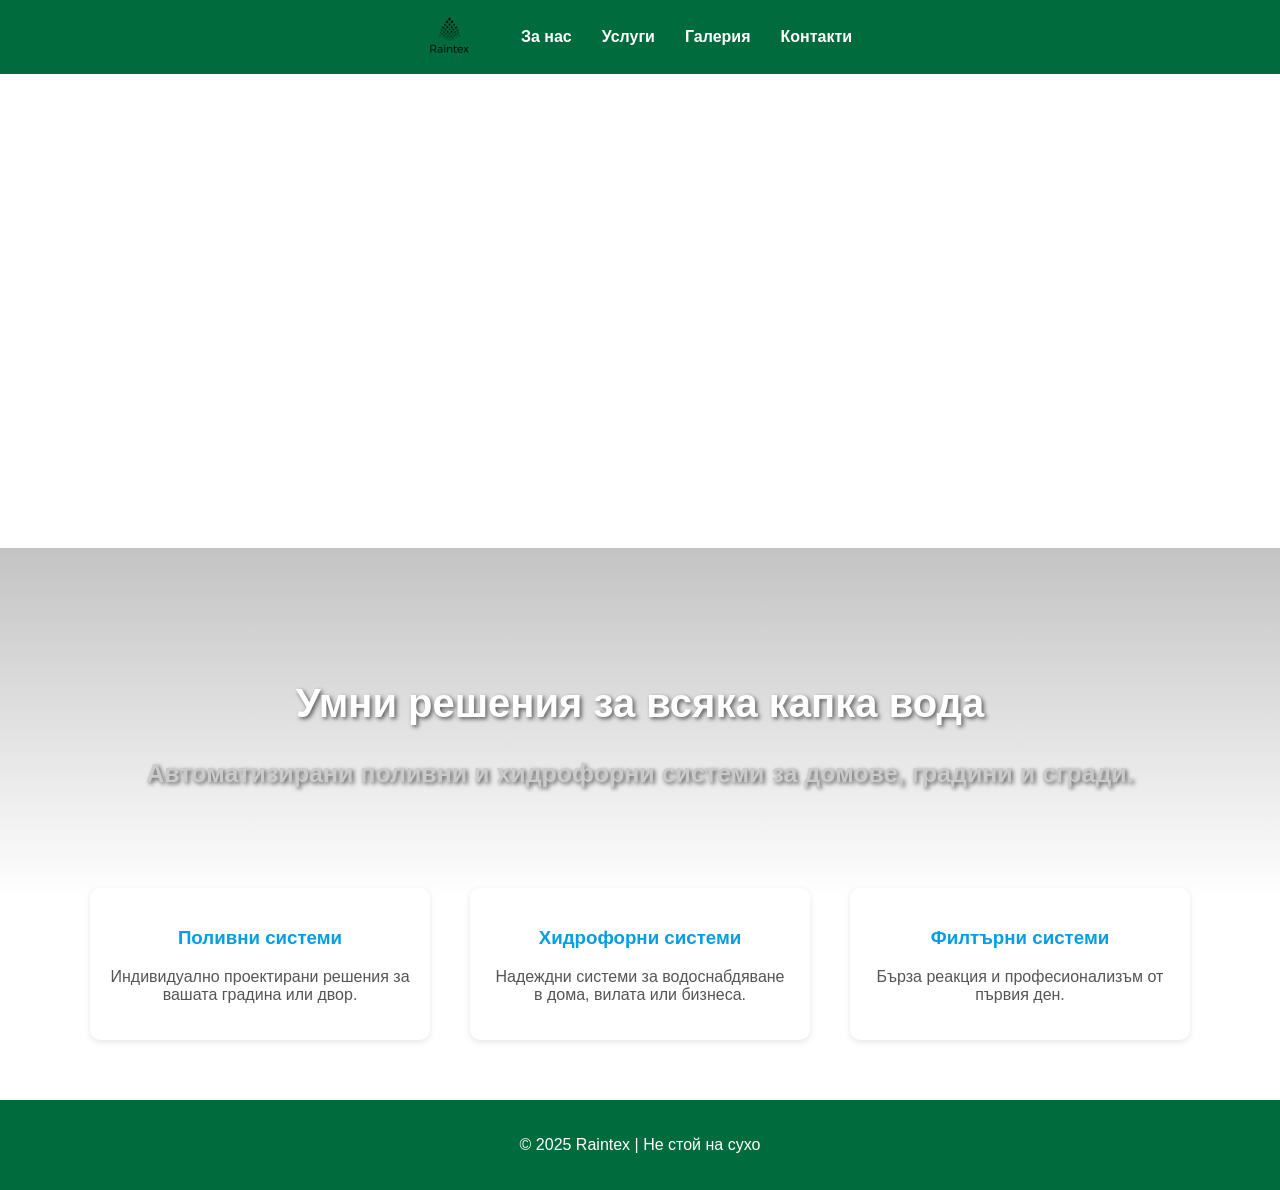
==== commit 5ac8593d: "Update index.html" ====
--- a/index.html
+++ b/index.html
@@ -13,7 +13,7 @@
             color: #ffffff;
         }
         .logo-link {
-            
+            img src="./images/logo_white_transparent.png" alt="Raintex Лого"
             display: flex;
             align-items: center;
             margin-right: 20px;
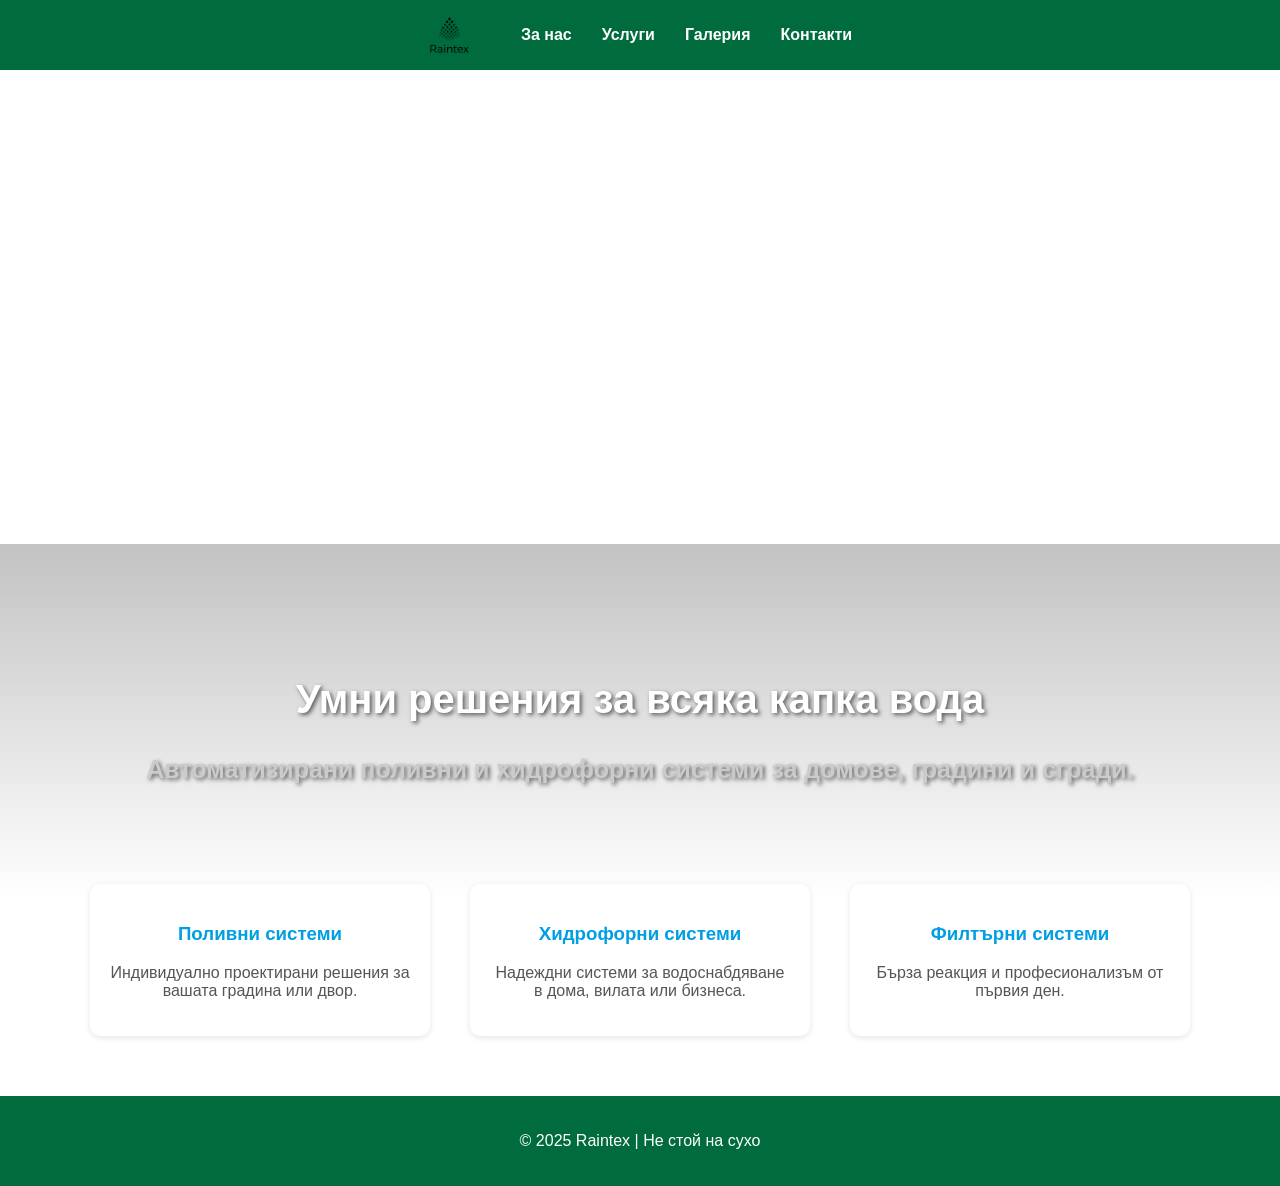
==== commit 865e8a85: "Update index.html" ====
--- a/index.html
+++ b/index.html
@@ -13,7 +13,7 @@
             color: #ffffff;
         }
         .logo-link {
-            img src="./images/logo_white_transparent.png" alt="Raintex Лого"
+            img src="./images/logo_white_transparent.png";
             display: flex;
             align-items: center;
             margin-right: 20px;
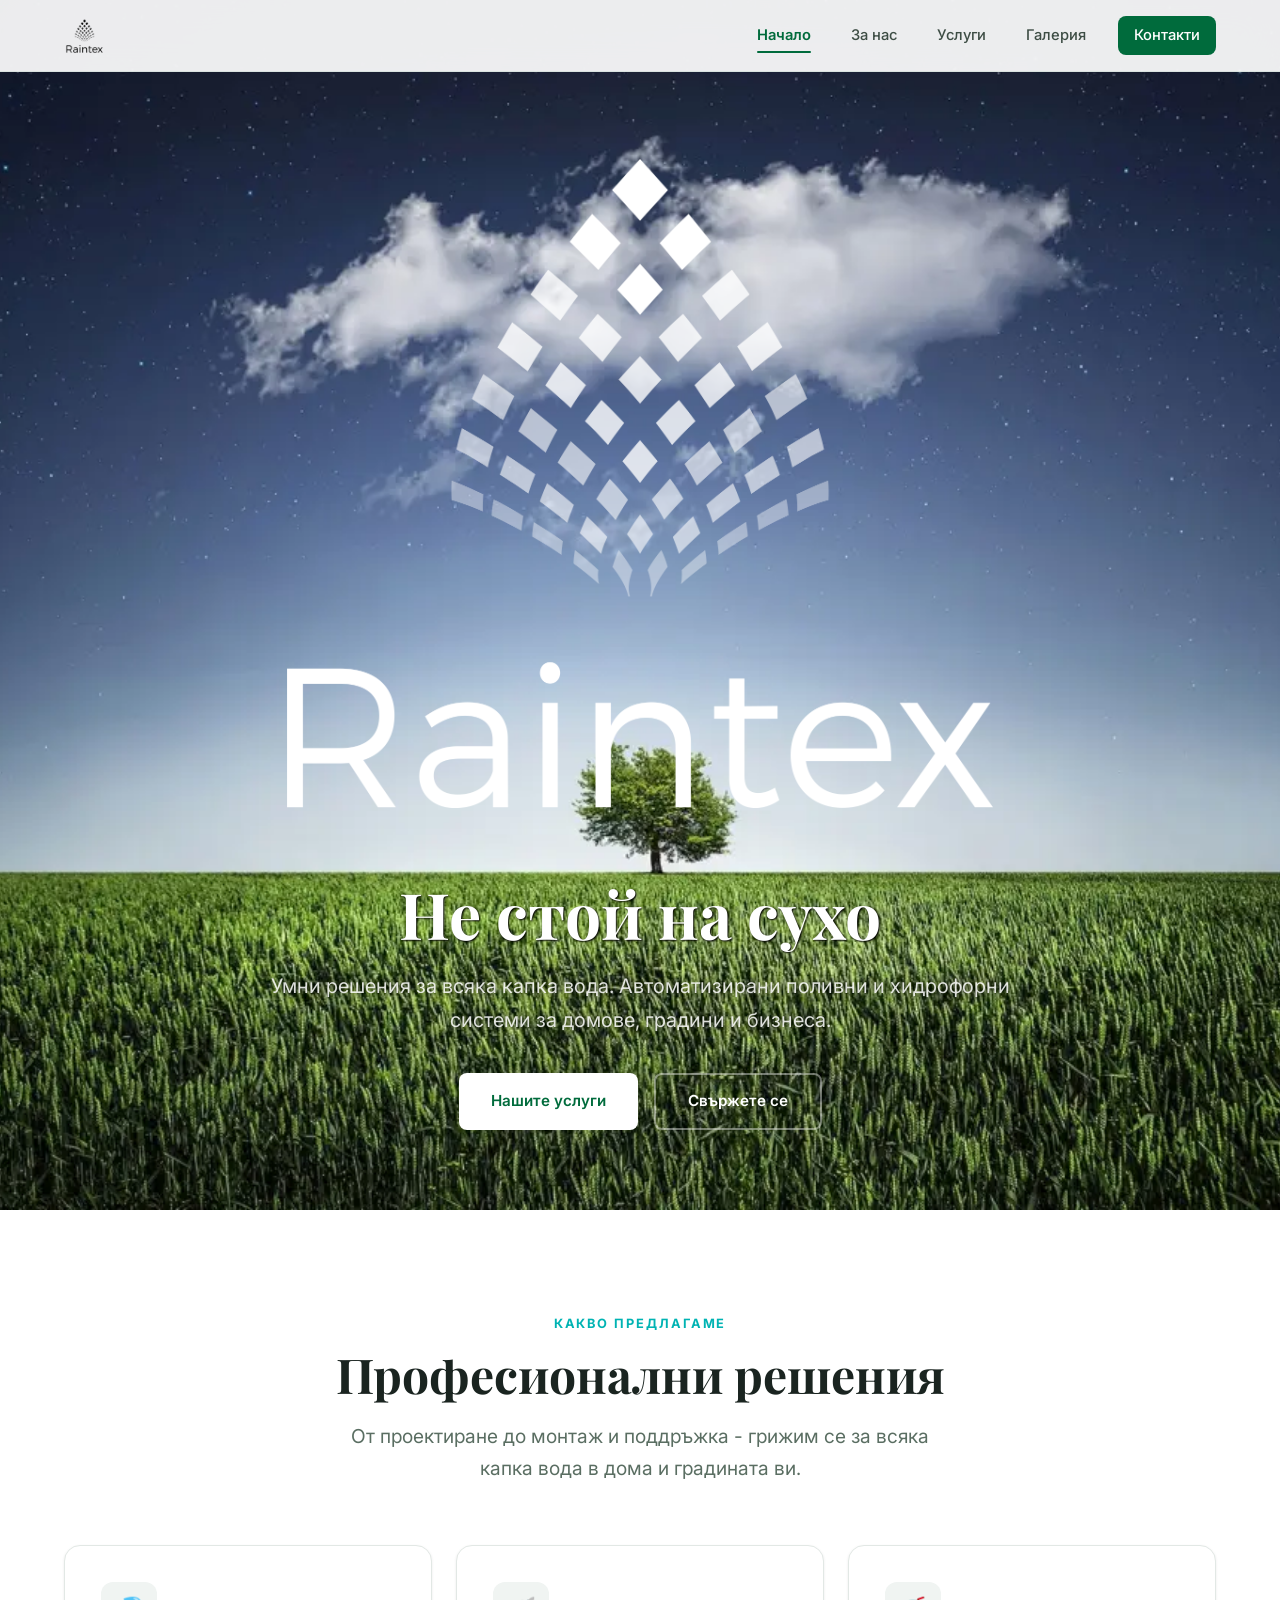
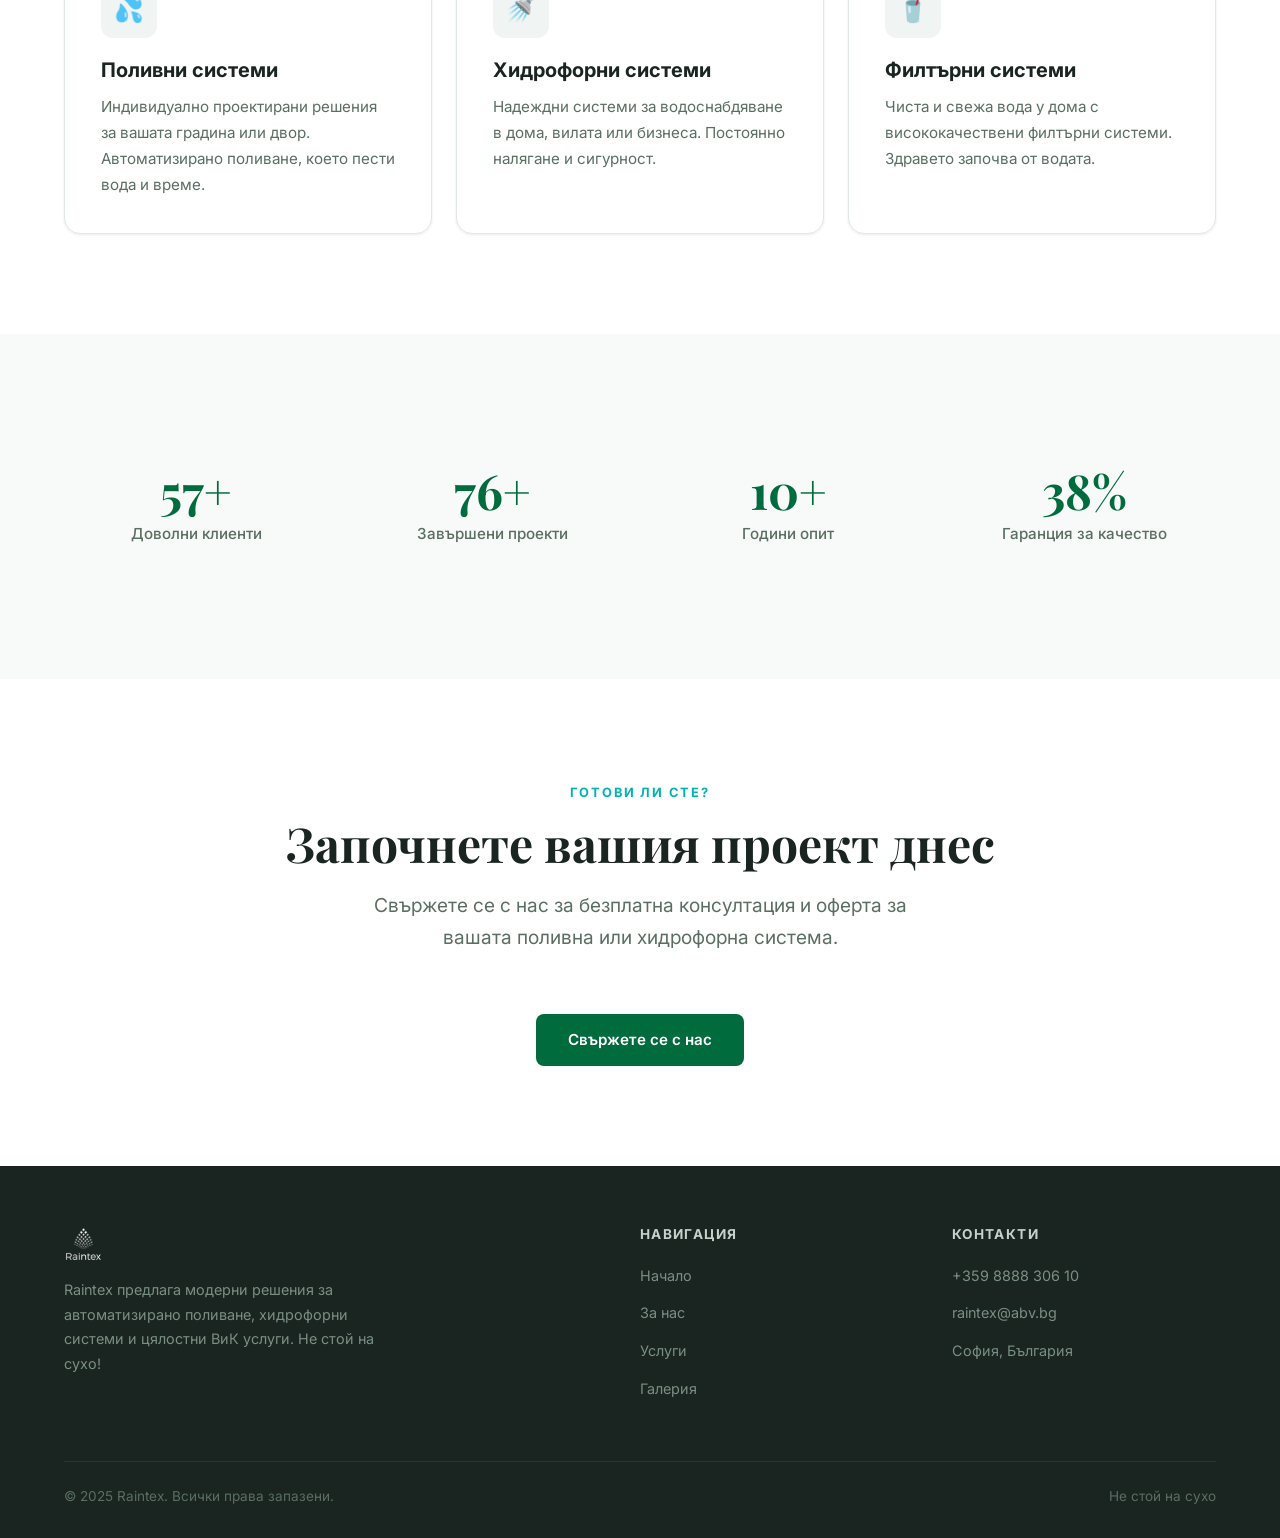
==== commit 45e69f00: "raintex=test" ====
--- a/index.html
+++ b/index.html
@@ -1,176 +1,151 @@
-
 <!DOCTYPE html>
 <html lang="bg">
 <head>
-    <meta charset="UTF-8">
-    <meta name="viewport" content="width=device-width, initial-scale=1.0">
-    <title>Raintex - Не стой на сухо</title>
-    <style>
-        body {
-            margin: 0;
-            font-family: 'Segoe UI', Tahoma, Geneva, Verdana, sans-serif;
-            background: #ffffff;
-            color: #ffffff;
-        }
-        .logo-link {
-            img src="./images/logo_white_transparent.png";
-            display: flex;
-            align-items: center;
-            margin-right: 20px;
-        }
-
-        .logo {
-            height: 40px;
-            width: auto;
-        }
-        header {
-            text-align: center;
-            padding: 40px 20px;
-            position: relative;
-            background: url('./images/sprinkler_left.svg') no-repeat center center;
-            background-size: cover;
-            height: auto;
-        }
-        header img {
-            max-width: 300px;
-            width: 100%;
-            background: none;
-            height: auto;
-            margin-bottom: 10px;
-            width: auto;
-        }
-        nav {
-            align-items: center;
-            background-color: #006b3c;/*#00B3B3 /* #009fe3 */
-            display: flex;
-            justify-content: center;
-            gap: 30px;
-            padding: 15px 0;
-            flex-wrap: wrap;
-            margin-right: auto;
-        }
-        nav a {
-            color: white;
-            text-decoration: none;
-            font-weight: bold;
-        }
-        .hero {
-            display: inline;
-            text-align: center;
-            padding: 60px 20px;
-            width: 100%;
-        }
-        .hero h1 {
-            font-family:'Franklin Gothic Medium', 'Arial Narrow', Arial, sans-serif;
-            font-size: 40px;
-            color: white;
-            text-shadow: 2px 2px 4px rgba(0,0,0,0.6);
-        }
-        .hero p {
-            font-family:'Franklin Gothic Medium', 'Arial Narrow', Arial, sans-serif;
-            font-size: 25px;
-            margin: 20px 0;
-            color: #cccbcb;
-            font-weight: bold;
-            text-shadow: 2px 2px 4px rgba(0,0,0,0.6);
-        }
-        .services  {
-            position: relative;
-            display: flex;
-            flex-wrap: wrap;
-            justify-content: center;
-            background-attachment: fixed;
-            background-image:  linear-gradient(to bottom, rgba(0,0,0,0.6), rgba(0,0,0,0)), url(./images/background_bush.svg);
-            background-position: center bottom 20%;
-            background-size: cover;
-            background-repeat: no-repeat;
-            width: 100%;
-            padding: 40px 0px;
-        }
-        .service {
-            max-width: 300px;
-            background: white;
-            margin: 20px;
-            padding: 20px;
-            border-radius: 10px;
-            box-shadow: 0 2px 6px rgba(0,0,0,0.1);
-            text-align: center;
-        }
-        .service h3 {
-            color: #009fe3;
-        }
-        .service p {
-            color: #555;
-        }
-        footer {
-            background-color: #006b3c;
-            color: white;
-            text-align: center;
-            padding: 20px;
-        }
-        @media (max-width: 1024px) {
-            header img {
-                max-width: 250px;
-            }
-        }
-        @media (max-width: 768px) {
-            header img {
-                max-width: 200px;
-            }
-            nav {
-                flex-direction: row;
-                gap: 10px;
-                align-items: center;
-            }
-        }
-    </style>
+  <meta charset="UTF-8">
+  <meta name="viewport" content="width=device-width, initial-scale=1.0">
+  <title>Raintex - Не стой на сухо</title>
+  <meta name="description" content="Raintex - Умни решения за поливни системи, хидрофорни системи и филтрация. Не стой на сухо!">
+  <link rel="preconnect" href="https://fonts.googleapis.com">
+  <link rel="preconnect" href="https://fonts.gstatic.com" crossorigin>
+  <link href="https://fonts.googleapis.com/css2?family=Inter:wght@400;500;600;700&family=Playfair+Display:wght@600;700&display=swap" rel="stylesheet">
+  <link rel="stylesheet" href="styles.css">
 </head>
 <body>
-    <nav>
-        <a href="index.html" class="logo-link"><img src="./Logos_ByTailorBrands/dark_logo_transparent_background.png" alt="Raintex Logo" class="logo"></a>
+
+  <!-- Navigation -->
+  <nav class="navbar">
+    <div class="container">
+      <a href="index.html" class="nav-logo">
+        <img src="./Logos_ByTailorBrands/dark_logo_transparent_background.webp" alt="Raintex Logo">
+      </a>
+      <div class="nav-links">
+        <a href="index.html" class="active">Начало</a>
         <a href="about.html">За нас</a>
         <a href="services.html">Услуги</a>
         <a href="gallery.html">Галерия</a>
-        <a href="contacts.html">Контакти</a>
-    </nav>
+        <a href="contacts.html" class="nav-cta">Контакти</a>
+      </div>
+      <button class="hamburger" aria-label="Меню">
+        <span></span>
+        <span></span>
+        <span></span>
+      </button>
+    </div>
+  </nav>
+  <div class="nav-overlay"></div>
 
-    <header>
-        <img src="./images/logo_white_transparent.png" alt="Raintex Logo">
-        <h1>Не стой на сухо</h1>
-    </header>
+  <!-- Hero -->
+  <section class="hero">
+    <div class="hero-bg" style="background-image: url('./images/landscape-tree-grass.webp')"></div>
+    <div class="hero-content">
+      <img src="./images/logo_white_transparent.png" alt="Raintex Лого">
+      <!-- <span class="section-label">Raintex</span> -->
+      <h1>Не стой на сухо</h1>
+      <p>Умни решения за всяка капка вода. Автоматизирани поливни и хидрофорни системи за домове, градини и бизнеса.</p>
+      <div class="hero-buttons">
+        <a href="services.html" class="btn btn-primary">Нашите услуги</a>
+        <a href="contacts.html" class="btn btn-secondary">Свържете се</a>
+      </div>
+    </div>
+  </section>
 
-    <div>
-        <h1></h1>
+  <!-- Services Overview -->
+  <section class="section">
+    <div class="container">
+      <div class="section-header">
+        <span class="section-label">Какво предлагаме</span>
+        <h2 class="section-title">Професионални решения</h2>
+        <p class="section-subtitle">От проектиране до монтаж и поддръжка - грижим се за всяка капка вода в дома и градината ви.</p>
+      </div>
+      <div class="card-grid">
+        <div class="card fade-up">
+          <div class="card-icon">&#128166;</div>
+          <h3>Поливни системи</h3>
+          <p>Индивидуално проектирани решения за вашата градина или двор. Автоматизирано поливане, което пести вода и време.</p>
+        </div>
+        <div class="card fade-up">
+          <div class="card-icon">	&#128703;</div>
+          <h3>Хидрофорни системи</h3>
+          <p>Надеждни системи за водоснабдяване в дома, вилата или бизнеса. Постоянно налягане и сигурност.</p>
+        </div>
+        <div class="card fade-up">
+          <div class="card-icon">&#129380;</div>
+          <h3>Филтърни системи</h3>
+          <p>Чиста и свежа вода у дома с висококачествени филтърни системи. Здравето започва от водата.</p>
+        </div>
+      </div>
     </div>
+  </section>
 
-    <!-- <section class="hero">
-        <h1>Умни решения за всяка капка вода</h1>
-        <p>Автоматизирани поливни и хидрофорни системи за домове, градини и сгради.</p>
-    </section> -->
+  <!-- Stats -->
+  <section class="section section-alt">
+    <div class="container">
+      <div class="stats-grid">
+        <div class="stat-item fade-up">
+          <div class="stat-number" data-count="150" data-suffix="+">0</div>
+          <div class="stat-label">Доволни клиенти</div>
+        </div>
+        <div class="stat-item fade-up">
+          <div class="stat-number" data-count="200" data-suffix="+">0</div>
+          <div class="stat-label">Завършени проекти</div>
+        </div>
+        <div class="stat-item fade-up">
+          <div class="stat-number" data-count="10" data-suffix="+">0</div>
+          <div class="stat-label">Години опит</div>
+        </div>
+        <div class="stat-item fade-up">
+          <div class="stat-number" data-count="100" data-suffix="%">0</div>
+          <div class="stat-label">Гаранция за качество</div>
+        </div>
+      </div>
+    </div>
+  </section>
 
-    <section class="services">
-        <div class="hero">
-            <h1>Умни решения за всяка капка вода</h1>
-            <p>Автоматизирани поливни и хидрофорни системи за домове, градини и сгради.</p>
+  <!-- CTA -->
+  <section class="section" style="text-align: center;">
+    <div class="container">
+      <div class="section-header">
+        <span class="section-label">Готови ли сте?</span>
+        <h2 class="section-title">Започнете вашия проект днес</h2>
+        <p class="section-subtitle">Свържете се с нас за безплатна консултация и оферта за вашата поливна или хидрофорна система.</p>
+      </div>
+      <a href="contacts.html" class="btn btn-accent">Свържете се с нас</a>
+    </div>
+  </section>
+
+  <!-- Footer -->
+  <footer class="footer">
+    <div class="container">
+      <div class="footer-grid">
+        <div class="footer-brand">
+          <img src="./Logos_ByTailorBrands/white_logo_transparent_background.webp" alt="Raintex" loading="lazy">
+          <p>Raintex предлага модерни решения за автоматизирано поливане, хидрофорни системи и цялостни ВиК услуги. Не стой на сухо!</p>
         </div>
+        <div>
+          <h4>Навигация</h4>
+          <ul class="footer-links">
+            <li><a href="index.html">Начало</a></li>
+            <li><a href="about.html">За нас</a></li>
+            <li><a href="services.html">Услуги</a></li>
+            <li><a href="gallery.html">Галерия</a></li>
+          </ul>
+        </div>
+        <div>
+          <h4>Контакти</h4>
+          <ul class="footer-links">
+            <li><a href="tel:+359888830610">+359 8888 306 10</a></li>
+            <li><a href="mailto:raintex@abv.bg">raintex@abv.bg</a></li>
+            <li><a href="contacts.html">София, България</a></li>
+          </ul>
+        </div>
+      </div>
+      <div class="footer-bottom">
+        <span>&copy; 2025 Raintex. Всички права запазени.</span>
+        <span>Не стой на сухо</span>
+      </div>
+    </div>
+  </footer>
 
-
-        <div class="service">
-            <h3>Поливни системи</h3>
-            <p>Индивидуално проектирани решения за вашата градина или двор.</p>
-        </div>
-        <div class="service">
-            <h3>Хидрофорни системи</h3>
-            <p>Надеждни системи за водоснабдяване в дома, вилата или бизнеса.</p>
-        </div>
-        <div class="service">
-            <h3>Филтърни системи</h3>
-            <p>Бърза реакция и професионализъм от първия ден.</p>
-        </div>
-    </section>
-
-    <footer>
-        <p>© 2025 Raintex | Не стой на сухо</p>
-    </footer>
+  <script src="script.js"></script>
 </body>
 </html>
--- a/styles.css
+++ b/styles.css
@@ -0,0 +1,956 @@
+/* ============================================
+   RAINTEX - Modern Design System
+   ============================================ */
+
+/* Google Fonts loaded via <link> in HTML for non-blocking load */
+
+/* --- CSS Custom Properties --- */
+:root {
+  --color-primary: #006b3c;
+  --color-primary-light: #008c4e;
+  --color-primary-dark: #004d2b;
+  --color-accent: #00b3b3;
+  --color-accent-light: #00d4d4;
+  --color-accent-dark: #008f8f;
+  --color-white: #ffffff;
+  --color-off-white: #f8faf9;
+  --color-gray-50: #f0f4f2;
+  --color-gray-100: #e2e8e5;
+  --color-gray-200: #c5d1cb;
+  --color-gray-300: #a8b9b0;
+  --color-gray-400: #7a8f83;
+  --color-gray-500: #5a6e62;
+  --color-gray-600: #3d4d44;
+  --color-gray-700: #2a3630;
+  --color-gray-800: #1a2420;
+  --color-gray-900: #0d1210;
+
+  --font-sans: 'Inter', -apple-system, BlinkMacSystemFont, 'Segoe UI', sans-serif;
+  --font-display: 'Playfair Display', Georgia, serif;
+
+  --shadow-sm: 0 1px 3px rgba(0, 0, 0, 0.08);
+  --shadow-md: 0 4px 12px rgba(0, 0, 0, 0.1);
+  --shadow-lg: 0 8px 30px rgba(0, 0, 0, 0.12);
+  --shadow-xl: 0 20px 60px rgba(0, 0, 0, 0.15);
+
+  --radius-sm: 8px;
+  --radius-md: 12px;
+  --radius-lg: 16px;
+  --radius-xl: 24px;
+
+  --transition-fast: 0.2s cubic-bezier(0.4, 0, 0.2, 1);
+  --transition-base: 0.3s cubic-bezier(0.4, 0, 0.2, 1);
+  --transition-slow: 0.5s cubic-bezier(0.4, 0, 0.2, 1);
+
+  --container-max: 1200px;
+  --nav-height: 72px;
+}
+
+/* --- Reset & Base --- */
+*,
+*::before,
+*::after {
+  margin: 0;
+  padding: 0;
+  box-sizing: border-box;
+}
+
+html {
+  scroll-behavior: smooth;
+  -webkit-font-smoothing: antialiased;
+  -moz-osx-font-smoothing: grayscale;
+}
+
+body {
+  font-family: var(--font-sans);
+  color: var(--color-gray-700);
+  background: var(--color-white);
+  line-height: 1.6;
+  overflow-x: hidden;
+}
+
+img {
+  max-width: 100%;
+  height: auto;
+  display: block;
+}
+
+a {
+  color: inherit;
+  text-decoration: none;
+}
+
+/* --- Typography --- */
+h1, h2, h3, h4 {
+  line-height: 1.2;
+  color: var(--color-gray-800);
+}
+
+.section-label {
+  display: inline-block;
+  font-size: 0.8rem;
+  font-weight: 700;
+  letter-spacing: 0.15em;
+  text-transform: uppercase;
+  color: var(--color-accent);
+  margin-bottom: 12px;
+}
+
+.section-title {
+  font-family: var(--font-display);
+  font-size: clamp(2rem, 4vw, 3rem);
+  font-weight: 700;
+  color: var(--color-gray-800);
+  margin-bottom: 16px;
+}
+
+.section-subtitle {
+  font-size: clamp(1rem, 2vw, 1.2rem);
+  color: var(--color-gray-500);
+  max-width: 600px;
+  line-height: 1.7;
+}
+
+/* --- Container --- */
+.container {
+  width: 100%;
+  max-width: var(--container-max);
+  margin: 0 auto;
+  padding: 0 24px;
+}
+
+/* --- Navigation --- */
+.navbar {
+  position: fixed;
+  top: 0;
+  left: 0;
+  right: 0;
+  height: var(--nav-height);
+  background: rgba(255, 255, 255, 0.92);
+  backdrop-filter: blur(20px);
+  -webkit-backdrop-filter: blur(20px);
+  border-bottom: 1px solid rgba(0, 107, 60, 0.08);
+  z-index: 1000;
+  transition: var(--transition-base);
+}
+
+.navbar.scrolled {
+  box-shadow: var(--shadow-md);
+}
+
+.navbar .container {
+  display: flex;
+  align-items: center;
+  justify-content: space-between;
+  height: 100%;
+}
+
+.nav-logo {
+  display: flex;
+  align-items: center;
+  gap: 10px;
+  z-index: 1001;
+}
+
+.nav-logo img {
+  height: 38px;
+  width: auto;
+}
+
+.nav-links {
+  display: flex;
+  align-items: center;
+  gap: 8px;
+}
+
+.nav-links a {
+  position: relative;
+  padding: 8px 16px;
+  font-size: 0.92rem;
+  font-weight: 500;
+  color: var(--color-gray-600);
+  border-radius: var(--radius-sm);
+  transition: var(--transition-fast);
+}
+
+.nav-links a:hover {
+  color: var(--color-primary);
+  background: var(--color-gray-50);
+}
+
+.nav-links a.active {
+  color: var(--color-primary);
+  font-weight: 600;
+}
+
+.nav-links a.active::after {
+  content: '';
+  position: absolute;
+  bottom: 2px;
+  left: 16px;
+  right: 16px;
+  height: 2px;
+  background: var(--color-primary);
+  border-radius: 1px;
+}
+
+.nav-cta {
+  display: inline-flex;
+  align-items: center;
+  padding: 10px 24px;
+  background: var(--color-primary);
+  color: var(--color-white) !important;
+  font-weight: 600;
+  font-size: 0.9rem;
+  border-radius: var(--radius-sm);
+  transition: var(--transition-fast);
+  margin-left: 8px;
+}
+
+.nav-cta:hover {
+  background: var(--color-primary-light) !important;
+  transform: translateY(-1px);
+  box-shadow: 0 4px 12px rgba(0, 107, 60, 0.3);
+}
+
+/* Hamburger Menu */
+.hamburger {
+  display: none;
+  flex-direction: column;
+  justify-content: center;
+  gap: 5px;
+  width: 32px;
+  height: 32px;
+  cursor: pointer;
+  z-index: 1001;
+  background: none;
+  border: none;
+  padding: 0;
+}
+
+.hamburger span {
+  display: block;
+  width: 24px;
+  height: 2px;
+  background: var(--color-gray-700);
+  border-radius: 2px;
+  transition: var(--transition-base);
+  transform-origin: center;
+}
+
+.hamburger.active span:nth-child(1) {
+  transform: rotate(45deg) translate(5px, 5px);
+}
+
+.hamburger.active span:nth-child(2) {
+  opacity: 0;
+}
+
+.hamburger.active span:nth-child(3) {
+  transform: rotate(-45deg) translate(5px, -5px);
+}
+
+/* --- Hero Sections --- */
+.hero {
+  position: relative;
+  min-height: 90vh;
+  display: flex;
+  align-items: center;
+  justify-content: center;
+  padding: calc(var(--nav-height) + 40px) 24px 80px;
+  overflow: hidden;
+}
+
+.hero-bg {
+  position: absolute;
+  inset: 0;
+  background-size: cover;
+  background-position: center;
+  z-index: 0;
+}
+
+.hero-bg::after {
+  content: '';
+  position: absolute;
+  inset: 0;
+  /* background: linear-gradient(
+    135deg,
+    rgba(0, 107, 60, 0.85) 0%,
+    rgba(0, 107, 60, 0.6) 50%,
+    rgba(0, 77, 43, 0.75) 100%
+  ); */
+}
+
+.hero-content {
+  position: relative;
+  z-index: 1;
+  text-align: center;
+  max-width: 800px;
+}
+
+.hero-content .section-label {
+  color: rgba(255, 255, 255, 0.8);
+  border: 1px solid rgba(255, 255, 255, 0.25);
+  padding: 6px 16px;
+  border-radius: 50px;
+  font-size: 0.75rem;
+}
+
+.hero-content h1 {
+  font-family: var(--font-display);
+  font-size: clamp(2.5rem, 6vw, 4rem);
+  font-weight: 700;
+  color: var(--color-white);
+  margin: 24px 0 20px;
+  line-height: 1.1;
+  text-shadow: 1px 1px 2px black;
+}
+
+.hero-content p {
+  font-size: clamp(1.05rem, 2vw, 1.25rem);
+  color: rgba(255, 255, 255, 0.85);
+  line-height: 1.7;
+  margin-bottom: 36px;
+  text-shadow:  #000000 1px 0 10px;
+}
+
+.hero-buttons {
+  display: flex;
+  gap: 16px;
+  justify-content: center;
+  flex-wrap: wrap;
+}
+
+/* Page hero (smaller, for inner pages) */
+.page-hero {
+  position: relative;
+  padding: calc(var(--nav-height) + 60px) 24px 60px;
+  text-align: center;
+  overflow: hidden;
+  background: linear-gradient(135deg, var(--color-primary) 0%, var(--color-primary-dark) 100%);
+}
+
+.page-hero::before {
+  content: '';
+  position: absolute;
+  top: -50%;
+  right: -20%;
+  width: 600px;
+  height: 600px;
+  border-radius: 50%;
+  background: rgba(255, 255, 255, 0.04);
+}
+
+.page-hero::after {
+  content: '';
+  position: absolute;
+  bottom: -30%;
+  left: -10%;
+  width: 400px;
+  height: 400px;
+  border-radius: 50%;
+  background: rgba(0, 179, 179, 0.08);
+}
+
+.page-hero h1 {
+  font-family: var(--font-display);
+  font-size: clamp(2.2rem, 5vw, 3.2rem);
+  color: var(--color-white);
+  margin-bottom: 12px;
+  position: relative;
+  z-index: 1;
+}
+
+.page-hero p {
+  font-size: clamp(1rem, 2vw, 1.15rem);
+  color: rgba(255, 255, 255, 0.8);
+  max-width: 600px;
+  margin: 0 auto;
+  position: relative;
+  z-index: 1;
+}
+
+/* --- Buttons --- */
+.btn {
+  display: inline-flex;
+  align-items: center;
+  gap: 8px;
+  padding: 14px 32px;
+  font-family: var(--font-sans);
+  font-size: 0.95rem;
+  font-weight: 600;
+  border-radius: var(--radius-sm);
+  border: none;
+  cursor: pointer;
+  transition: var(--transition-fast);
+  text-decoration: none;
+}
+
+.btn-primary {
+  background: var(--color-white);
+  color: var(--color-primary);
+}
+
+.btn-primary:hover {
+  transform: translateY(-2px);
+  box-shadow: 0 8px 25px rgba(0, 0, 0, 0.2);
+}
+
+.btn-secondary {
+  background: transparent;
+  color: var(--color-white);
+  border: 2px solid rgba(255, 255, 255, 0.4);
+}
+
+.btn-secondary:hover {
+  background: rgba(255, 255, 255, 0.1);
+  border-color: rgba(255, 255, 255, 0.7);
+}
+
+.btn-accent {
+  background: var(--color-primary);
+  color: var(--color-white);
+}
+
+.btn-accent:hover {
+  background: var(--color-primary-light);
+  transform: translateY(-2px);
+  box-shadow: 0 8px 25px rgba(0, 107, 60, 0.3);
+}
+
+/* --- Sections --- */
+.section {
+  padding: 100px 0;
+}
+
+.section-header {
+  text-align: center;
+  margin-bottom: 60px;
+}
+
+.section-header .section-subtitle {
+  margin: 0 auto;
+}
+
+.section-alt {
+  background: var(--color-off-white);
+}
+
+/* --- Cards --- */
+.card {
+  background: var(--color-white);
+  border-radius: var(--radius-lg);
+  padding: 36px;
+  box-shadow: var(--shadow-sm);
+  border: 1px solid var(--color-gray-100);
+  transition: var(--transition-base);
+}
+
+.card:hover {
+  transform: translateY(-4px);
+  box-shadow: var(--shadow-lg);
+  border-color: transparent;
+}
+
+.card-icon {
+  width: 56px;
+  height: 56px;
+  display: flex;
+  align-items: center;
+  justify-content: center;
+  border-radius: var(--radius-md);
+  background: var(--color-gray-50);
+  margin-bottom: 20px;
+  font-size: 1.5rem;
+}
+
+.card h3 {
+  font-size: 1.25rem;
+  font-weight: 700;
+  margin-bottom: 12px;
+  color: var(--color-gray-800);
+}
+
+.card p {
+  color: var(--color-gray-500);
+  line-height: 1.7;
+  font-size: 0.95rem;
+}
+
+/* Card grid */
+.card-grid {
+  display: grid;
+  grid-template-columns: repeat(auto-fit, minmax(300px, 1fr));
+  gap: 24px;
+}
+
+/* --- Feature Rows (alternating image+text) --- */
+.feature-row {
+  display: grid;
+  grid-template-columns: 1fr 1fr;
+  gap: 60px;
+  align-items: center;
+  margin-bottom: 80px;
+}
+
+.feature-row:last-child {
+  margin-bottom: 0;
+}
+
+.feature-row.reversed {
+  direction: rtl;
+}
+
+.feature-row.reversed > * {
+  direction: ltr;
+}
+
+.feature-image {
+  border-radius: var(--radius-lg);
+  overflow: hidden;
+  box-shadow: var(--shadow-lg);
+}
+
+.feature-image img {
+  width: 100%;
+  height: 360px;
+  object-fit: cover;
+  transition: var(--transition-slow);
+}
+
+.feature-row:hover .feature-image img {
+  transform: scale(1.03);
+}
+
+.feature-text h2 {
+  font-family: var(--font-display);
+  font-size: clamp(1.5rem, 3vw, 2rem);
+  margin-bottom: 16px;
+}
+
+.feature-text p {
+  color: var(--color-gray-500);
+  font-size: 1.05rem;
+  line-height: 1.8;
+}
+
+/* --- Stats --- */
+.stats-grid {
+  display: grid;
+  grid-template-columns: repeat(auto-fit, minmax(200px, 1fr));
+  gap: 32px;
+}
+
+.stat-item {
+  text-align: center;
+  padding: 32px 20px;
+}
+
+.stat-number {
+  font-family: var(--font-display);
+  font-size: 3rem;
+  font-weight: 700;
+  color: var(--color-primary);
+  line-height: 1;
+  margin-bottom: 8px;
+}
+
+.stat-label {
+  font-size: 0.95rem;
+  color: var(--color-gray-500);
+  font-weight: 500;
+}
+
+/* --- Gallery --- */
+.gallery-grid {
+  display: grid;
+  grid-template-columns: repeat(auto-fill, minmax(280px, 1fr));
+  gap: 16px;
+}
+
+.gallery-item {
+  position: relative;
+  border-radius: var(--radius-md);
+  overflow: hidden;
+  cursor: pointer;
+  aspect-ratio: 4/3;
+}
+
+.gallery-item img {
+  width: 100%;
+  height: 100%;
+  object-fit: cover;
+  transition: var(--transition-slow);
+}
+
+.gallery-item::after {
+  content: '';
+  position: absolute;
+  inset: 0;
+  background: linear-gradient(to top, rgba(0, 0, 0, 0.4) 0%, transparent 60%);
+  opacity: 0;
+  transition: var(--transition-base);
+}
+
+.gallery-item:hover img {
+  transform: scale(1.08);
+}
+
+.gallery-item:hover::after {
+  opacity: 1;
+}
+
+.gallery-item .gallery-zoom {
+  position: absolute;
+  bottom: 16px;
+  right: 16px;
+  width: 40px;
+  height: 40px;
+  border-radius: 50%;
+  background: rgba(255, 255, 255, 0.9);
+  display: flex;
+  align-items: center;
+  justify-content: center;
+  z-index: 2;
+  opacity: 0;
+  transform: translateY(10px);
+  transition: var(--transition-base);
+}
+
+.gallery-item:hover .gallery-zoom {
+  opacity: 1;
+  transform: translateY(0);
+}
+
+/* Lightbox */
+.lightbox-overlay {
+  position: fixed;
+  inset: 0;
+  background: rgba(0, 0, 0, 0.92);
+  z-index: 10000;
+  display: flex;
+  align-items: center;
+  justify-content: center;
+  opacity: 0;
+  pointer-events: none;
+  transition: var(--transition-base);
+  padding: 40px;
+}
+
+.lightbox-overlay.active {
+  opacity: 1;
+  pointer-events: all;
+}
+
+.lightbox-overlay img {
+  max-width: 90%;
+  max-height: 85vh;
+  border-radius: var(--radius-md);
+  box-shadow: var(--shadow-xl);
+  transform: scale(0.9);
+  transition: var(--transition-slow);
+}
+
+.lightbox-overlay.active img {
+  transform: scale(1);
+}
+
+.lightbox-close {
+  position: absolute;
+  top: 20px;
+  right: 24px;
+  width: 44px;
+  height: 44px;
+  border-radius: 50%;
+  background: rgba(255, 255, 255, 0.1);
+  border: none;
+  color: white;
+  font-size: 1.5rem;
+  cursor: pointer;
+  display: flex;
+  align-items: center;
+  justify-content: center;
+  transition: var(--transition-fast);
+}
+
+.lightbox-close:hover {
+  background: rgba(255, 255, 255, 0.2);
+}
+
+/* --- Contact --- */
+.contact-grid {
+  display: grid;
+  grid-template-columns: 1fr 1.2fr;
+  gap: 48px;
+}
+
+.contact-card {
+  display: flex;
+  align-items: flex-start;
+  gap: 16px;
+  padding: 20px 0;
+}
+
+.contact-card:not(:last-child) {
+  border-bottom: 1px solid var(--color-gray-100);
+}
+
+.contact-card-icon {
+  width: 48px;
+  height: 48px;
+  border-radius: var(--radius-sm);
+  background: var(--color-gray-50);
+  display: flex;
+  align-items: center;
+  justify-content: center;
+  flex-shrink: 0;
+  font-size: 1.2rem;
+}
+
+.contact-card-text h4 {
+  font-size: 0.95rem;
+  font-weight: 600;
+  color: var(--color-gray-800);
+  margin-bottom: 4px;
+}
+
+.contact-card-text p {
+  font-size: 0.9rem;
+  color: var(--color-gray-500);
+}
+
+/* Form */
+.form-group {
+  margin-bottom: 20px;
+}
+
+.form-group label {
+  display: block;
+  font-size: 0.85rem;
+  font-weight: 600;
+  color: var(--color-gray-700);
+  margin-bottom: 8px;
+}
+
+.form-group input,
+.form-group textarea {
+  width: 100%;
+  padding: 14px 16px;
+  font-family: var(--font-sans);
+  font-size: 0.95rem;
+  color: var(--color-gray-700);
+  background: var(--color-off-white);
+  border: 1.5px solid var(--color-gray-100);
+  border-radius: var(--radius-sm);
+  outline: none;
+  transition: var(--transition-fast);
+  /* -webkit-appearance: none; */
+}
+
+.form-group input:focus,
+.form-group textarea:focus {
+  border-color: var(--color-primary);
+  background: var(--color-white);
+  box-shadow: 0 0 0 3px rgba(0, 107, 60, 0.1);
+}
+
+.form-group textarea {
+  resize: vertical;
+  min-height: 140px;
+}
+
+/* --- Footer --- */
+.footer {
+  background: var(--color-gray-800);
+  color: var(--color-gray-300);
+  padding: 60px 0 30px;
+}
+
+.footer-grid {
+  display: grid;
+  grid-template-columns: 2fr 1fr 1fr;
+  gap: 48px;
+  margin-bottom: 48px;
+}
+
+.footer-brand p {
+  margin-top: 16px;
+  font-size: 0.9rem;
+  line-height: 1.7;
+  color: var(--color-gray-400);
+  max-width: 320px;
+}
+
+.footer-brand img {
+  height: 36px;
+  width: auto;
+}
+
+.footer h4 {
+  font-size: 0.85rem;
+  font-weight: 700;
+  letter-spacing: 0.1em;
+  text-transform: uppercase;
+  color: var(--color-gray-200);
+  margin-bottom: 20px;
+}
+
+.footer-links {
+  list-style: none;
+}
+
+.footer-links li {
+  margin-bottom: 12px;
+}
+
+.footer-links a {
+  font-size: 0.9rem;
+  color: var(--color-gray-400);
+  transition: var(--transition-fast);
+}
+
+.footer-links a:hover {
+  color: var(--color-white);
+}
+
+.footer-bottom {
+  padding-top: 24px;
+  border-top: 1px solid var(--color-gray-700);
+  display: flex;
+  justify-content: space-between;
+  align-items: center;
+  font-size: 0.85rem;
+  color: var(--color-gray-500);
+}
+
+/* --- Scroll Animations --- */
+.fade-up {
+  opacity: 0;
+  transform: translateY(30px);
+  transition: opacity 0.6s cubic-bezier(0.4, 0, 0.2, 1),
+              transform 0.6s cubic-bezier(0.4, 0, 0.2, 1);
+}
+
+.fade-up.visible {
+  opacity: 1;
+  transform: translateY(0);
+}
+
+.fade-up:nth-child(2) { transition-delay: 0.1s; }
+.fade-up:nth-child(3) { transition-delay: 0.2s; }
+.fade-up:nth-child(4) { transition-delay: 0.3s; }
+
+/* --- Responsive --- */
+@media (max-width: 968px) {
+  .hamburger {
+    display: flex;
+  }
+
+  .nav-links {
+    position: fixed;
+    top: 0;
+    right: -100%;
+    width: 300px;
+    height: 100vh;
+    background: var(--color-white);
+    flex-direction: column;
+    align-items: flex-start;
+    padding: 100px 32px 40px;
+    gap: 4px;
+    box-shadow: var(--shadow-xl);
+    transition: var(--transition-base);
+  }
+
+  .nav-links.open {
+    right: 0;
+  }
+
+  .nav-links a {
+    width: 100%;
+    padding: 14px 16px;
+    font-size: 1rem;
+    border-radius: var(--radius-sm);
+  }
+
+  .nav-cta {
+    margin-left: 0;
+    margin-top: 12px;
+    width: 100%;
+    justify-content: center;
+  }
+
+  .feature-row {
+    grid-template-columns: 1fr;
+    gap: 32px;
+  }
+
+  .feature-row.reversed {
+    direction: ltr;
+  }
+
+  .contact-grid {
+    grid-template-columns: 1fr;
+  }
+
+  .footer-grid {
+    grid-template-columns: 1fr;
+    gap: 32px;
+  }
+
+  .footer-bottom {
+    flex-direction: column;
+    gap: 8px;
+    text-align: center;
+  }
+}
+
+@media (max-width: 640px) {
+  .section {
+    padding: 64px 0;
+  }
+
+  .hero {
+    min-height: 80vh;
+    padding: calc(var(--nav-height) + 20px) 20px 60px;
+  }
+
+  .card-grid {
+    grid-template-columns: 1fr;
+  }
+
+  .gallery-grid {
+    grid-template-columns: repeat(auto-fill, minmax(200px, 1fr));
+    gap: 12px;
+  }
+
+  .stats-grid {
+    grid-template-columns: repeat(2, 1fr);
+    gap: 16px;
+  }
+
+  .hero-buttons {
+    flex-direction: column;
+    align-items: center;
+  }
+
+  .btn {
+    width: 100%;
+    justify-content: center;
+  }
+}
+
+/* Mobile overlay */
+.nav-overlay {
+  position: fixed;
+  inset: 0;
+  background: rgba(0, 0, 0, 0.5);
+  z-index: 999;
+  opacity: 0;
+  pointer-events: none;
+  transition: var(--transition-base);
+}
+
+.nav-overlay.active {
+  opacity: 1;
+  pointer-events: all;
+}
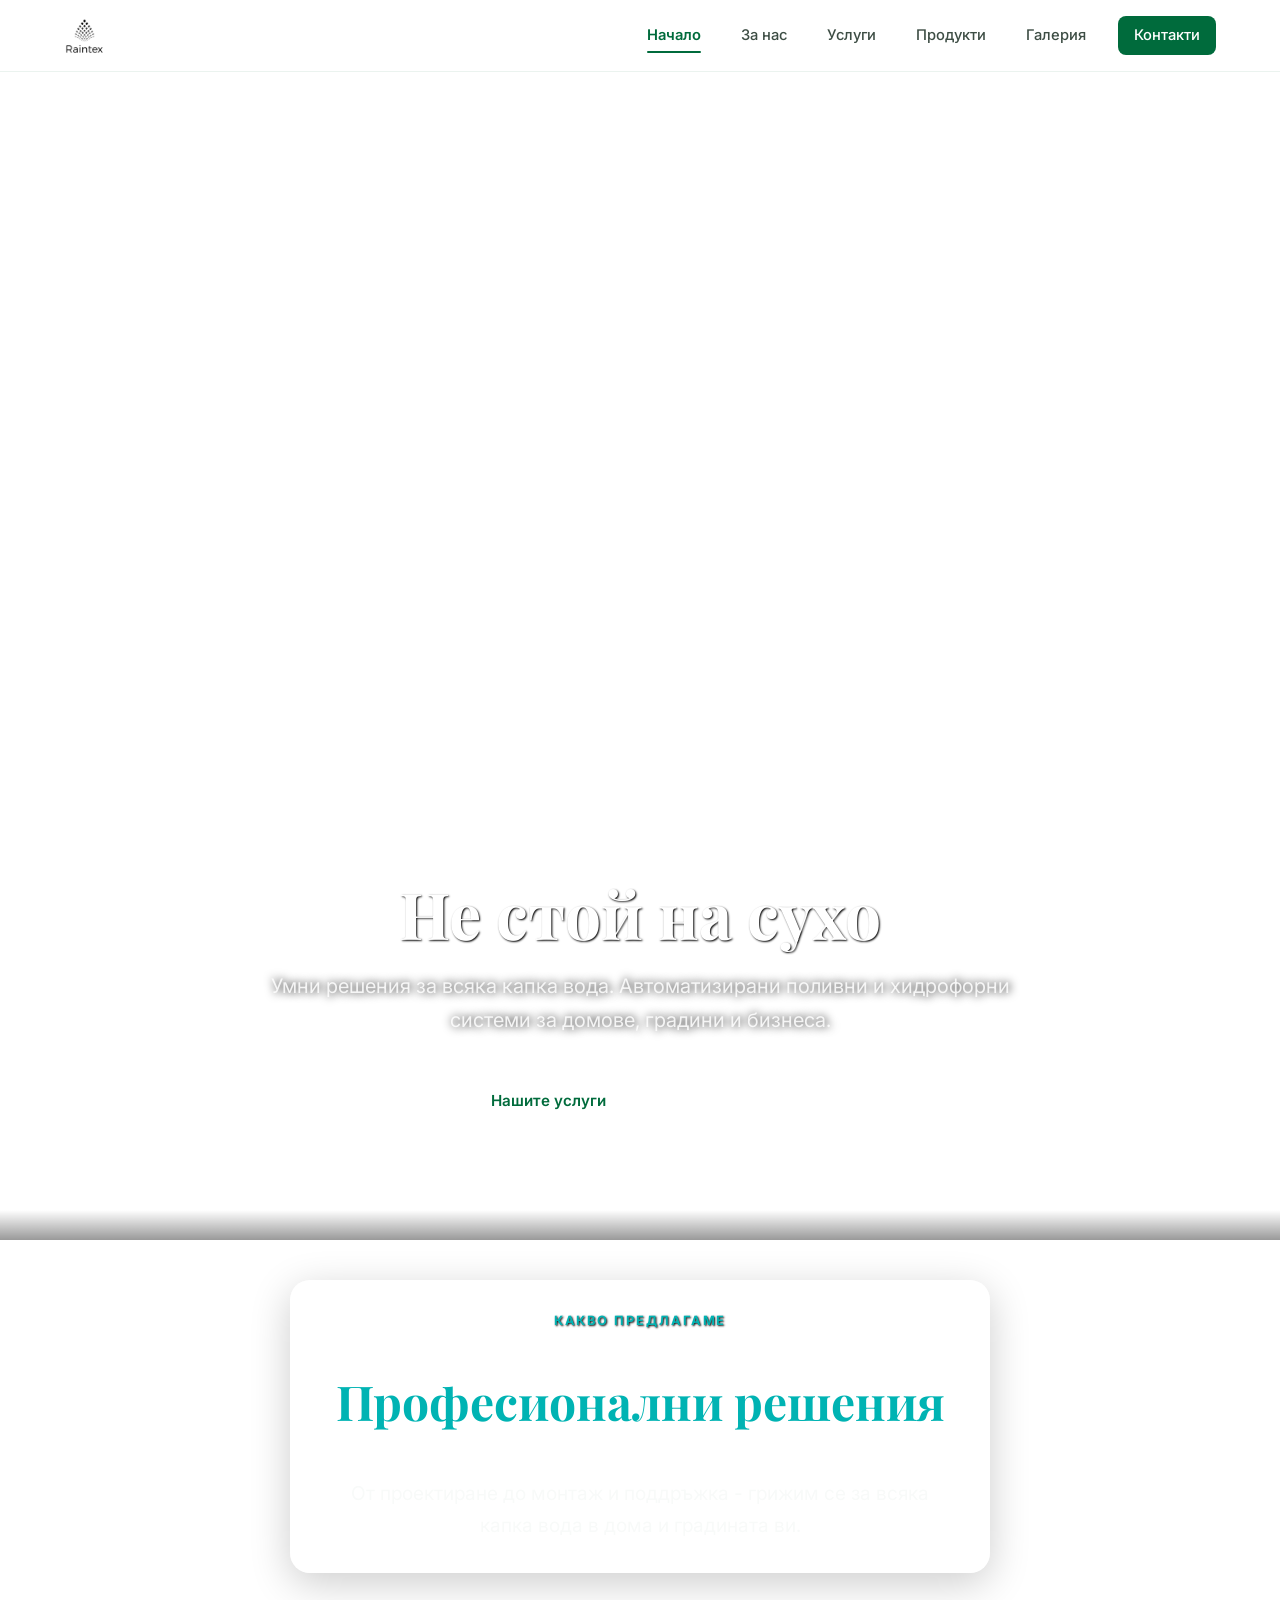
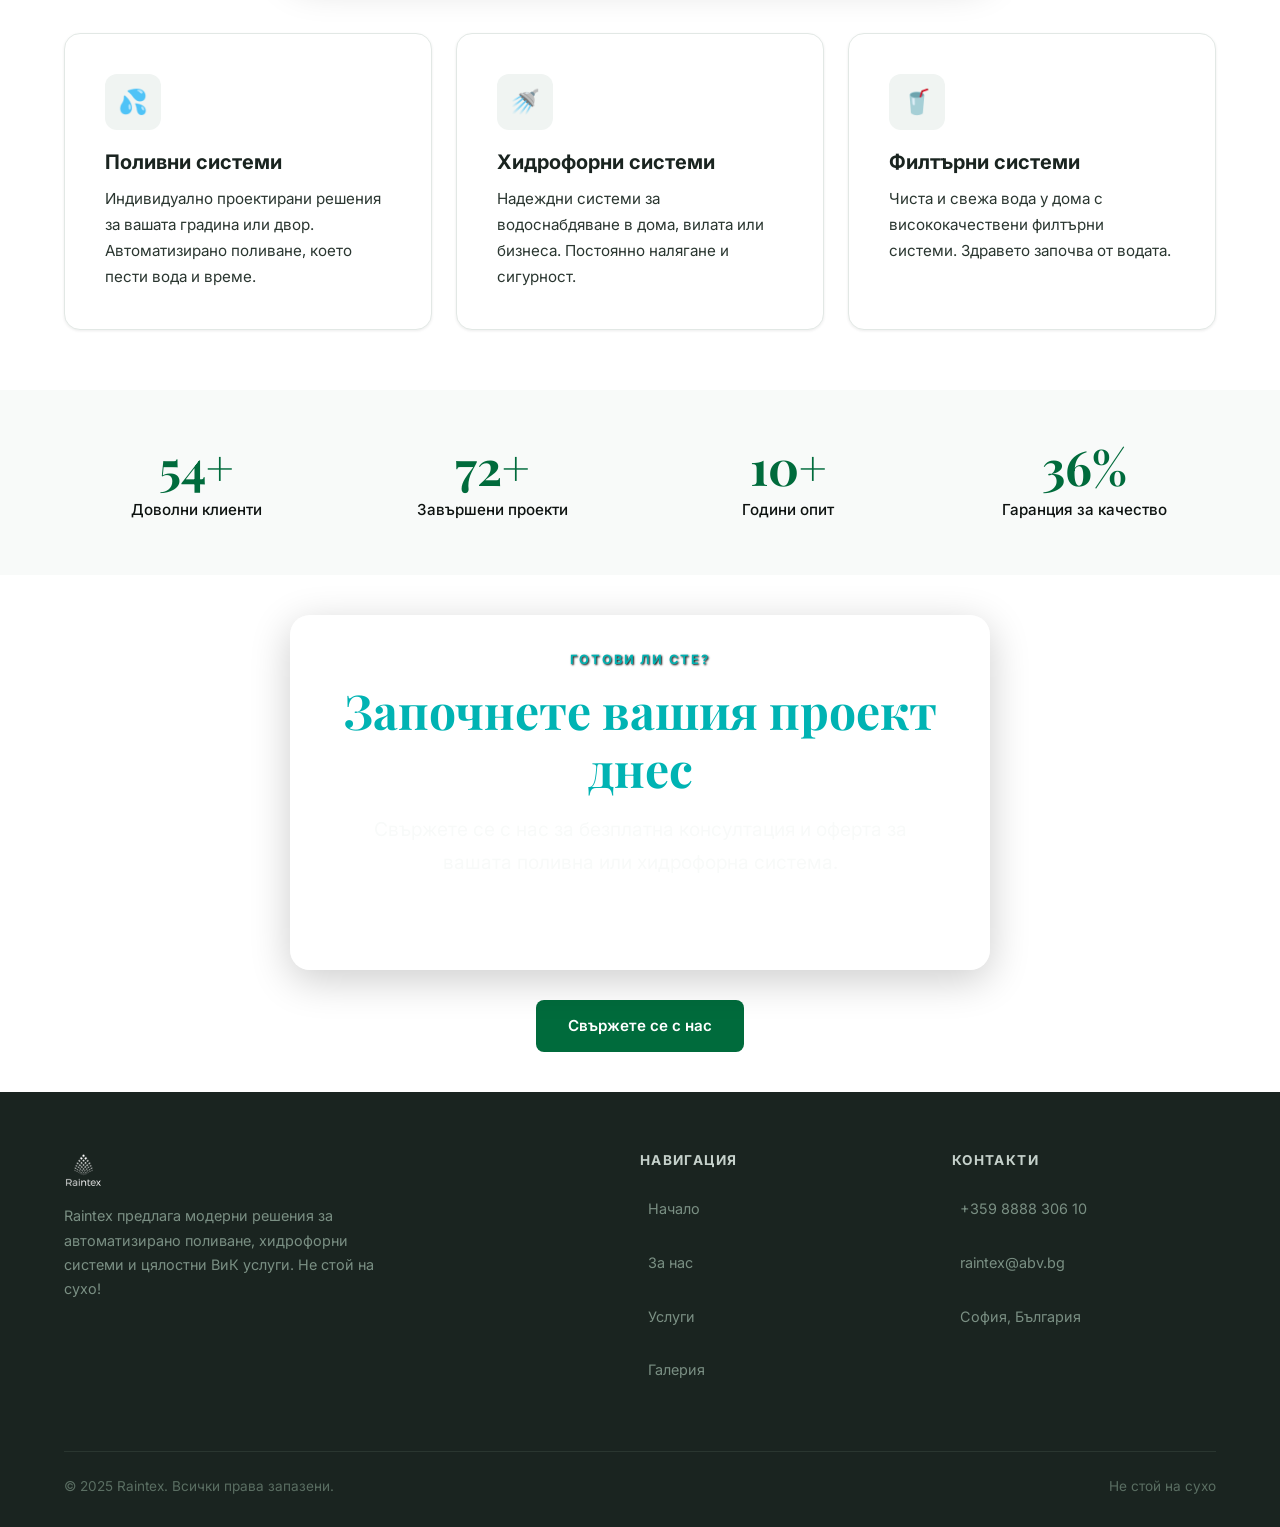
==== commit 3fab88a6: "raintex test" ====
--- a/index.html
+++ b/index.html
@@ -22,6 +22,7 @@
         <a href="index.html" class="active">Начало</a>
         <a href="about.html">За нас</a>
         <a href="services.html">Услуги</a>
+        <a href="Products.html">Продукти</a>
         <a href="gallery.html">Галерия</a>
         <a href="contacts.html" class="nav-cta">Контакти</a>
       </div>
@@ -36,7 +37,7 @@
 
   <!-- Hero -->
   <section class="hero">
-    <div class="hero-bg" style="background-image: url('./images/landscape-tree-grass.webp')"></div>
+    <div class="hero-bg" style="background-image: url('images/sprinkler_left.svg')"></div>
     <div class="hero-content">
       <img src="./images/logo_white_transparent.png" alt="Raintex Лого">
       <!-- <span class="section-label">Raintex</span> -->
@@ -49,13 +50,20 @@
     </div>
   </section>
 
+
+  <!-- Break -->
+    <section class="section-divider"></section>
+
+
   <!-- Services Overview -->
   <section class="section">
     <div class="container">
       <div class="section-header">
-        <span class="section-label">Какво предлагаме</span>
-        <h2 class="section-title">Професионални решения</h2>
-        <p class="section-subtitle">От проектиране до монтаж и поддръжка - грижим се за всяка капка вода в дома и градината ви.</p>
+        <div class="glass-box">
+          <span class="section-label">Какво предлагаме</span>
+          <h2 class="section-title">Професионални решения</h2>
+          <p class="section-subtitle">От проектиране до монтаж и поддръжка - грижим се за всяка капка вода в дома и градината ви.</p>
+        </div>
       </div>
       <div class="card-grid">
         <div class="card fade-up">
@@ -104,12 +112,17 @@
   <!-- CTA -->
   <section class="section" style="text-align: center;">
     <div class="container">
-      <div class="section-header">
-        <span class="section-label">Готови ли сте?</span>
-        <h2 class="section-title">Започнете вашия проект днес</h2>
-        <p class="section-subtitle">Свържете се с нас за безплатна консултация и оферта за вашата поливна или хидрофорна система.</p>
+      <div class="glass-box">
+        <div class="section-header">
+          <span class="section-label">Готови ли сте?</span>
+          <h2 class="section-title">Започнете вашия проект днес</h2>
+          <p class="section-subtitle">Свържете се с нас за безплатна консултация и оферта за вашата поливна или хидрофорна система.</p>
+        </div>
       </div>
+
+      <div>
       <a href="contacts.html" class="btn btn-accent">Свържете се с нас</a>
+      </div>
     </div>
   </section>
 
--- a/styles.css
+++ b/styles.css
@@ -83,7 +83,13 @@
 /* --- Typography --- */
 h1, h2, h3, h4 {
   line-height: 1.2;
-  color: var(--color-gray-800);
+  color: var(--color-off-white);
+}
+
+.blur {
+  /* backdrop-filter: blur(30px); */
+    background-color: rgb(255 255 255 / 100%);
+  backdrop-filter: blur(10px);
 }
 
 .section-label {
@@ -93,6 +99,7 @@
   letter-spacing: 0.15em;
   text-transform: uppercase;
   color: var(--color-accent);
+  text-shadow: 1px 1px 2px black;
   margin-bottom: 12px;
 }
 
@@ -100,13 +107,14 @@
   font-family: var(--font-display);
   font-size: clamp(2rem, 4vw, 3rem);
   font-weight: 700;
-  color: var(--color-gray-800);
+  color: var(--color-accent);
+  /* text-shadow: #00b3b3 1px 0 10px; */
   margin-bottom: 16px;
 }
 
 .section-subtitle {
   font-size: clamp(1rem, 2vw, 1.2rem);
-  color: var(--color-gray-500);
+  color: var(--color-off-white);
   max-width: 600px;
   line-height: 1.7;
 }
@@ -410,6 +418,7 @@
 .btn-accent {
   background: var(--color-primary);
   color: var(--color-white);
+  margin-top: 30px;
 }
 
 .btn-accent:hover {
@@ -419,8 +428,21 @@
 }
 
 /* --- Sections --- */
+
+
 .section {
-  padding: 100px 0;
+  padding: 10px 0;
+  position: relative;
+            display: flex;
+            flex-wrap: wrap;
+            justify-content: center;
+            background-attachment: fixed;
+            background-image:  linear-gradient(to bottom, rgba(0,0,0,0.6), rgba(0,0,0,0)), url(./images/background_bush.svg);
+            background-position: center bottom 20%;
+            background-size: cover;
+            background-repeat: no-repeat;
+            width: 100%;
+            padding: 40px 0px;
 }
 
 .section-header {
@@ -434,132 +456,270 @@
 
 .section-alt {
   background: var(--color-off-white);
+  padding: 20px 0;
 }
 
 /* --- Cards --- */
 .card {
+  background: var(--color-white);
+  border-radius: var(--radius-lg);
+  padding: 40px;
+  box-shadow: var(--shadow-sm);
+  border: 1px solid var(--color-gray-100);
+  transition: var(--transition-base);
+  margin-bottom: 20px;
+}
+
+.card:hover {
+  transform: translateY(-4px);
+  box-shadow: var(--shadow-lg);
+  border-color: transparent;
+}
+
+.card-icon {
+  width: 56px;
+  height: 56px;
+  display: flex;
+  align-items: center;
+  justify-content: center;
+  border-radius: var(--radius-md);
+  background: var(--color-gray-50);
+  margin-bottom: 20px;
+  font-size: 1.5rem;
+}
+
+.card h3 {
+  font-size: 1.25rem;
+  font-weight: 700;
+  margin-bottom: 12px;
+  color: var(--color-gray-800);
+}
+
+.card p {
+  color: var(--color-acce);
+  line-height: 1.7;
+  font-size: 0.95rem;
+}
+
+.glass-box {
+  display: flex;
+  flex-direction: column;
+  align-items: center;
+  gap: 30px;
+
+  background: rgba(255, 255, 255, 0.15);
+  backdrop-filter: blur(14px);
+  -webkit-backdrop-filter: blur(14px);
+
+  border-radius: 20px;
+  padding: 30px 30px;
+
+  border: 1px solid rgba(255, 255, 255, 0.25);
+  box-shadow: 0 10px 40px rgba(0,0,0,0.2);
+
+  max-width: 700px;
+  margin: 0 auto;
+}
+
+.glass-box:hover {
+  box-shadow: 0 15px 50px rgba(0,0,0,0.3);
+  transform: translateY(-3px);
+  transition: 0.3s;
+}
+
+
+/* Card grid */
+.card-grid {
+  display: grid;
+  grid-template-columns: repeat(auto-fit, minmax(300px, 1fr));
+  gap: 24px;
+}
+
+/* --- Feature Rows (alternating image+text) --- */
+.feature-row {
+  display: grid;
+  grid-template-columns: 1fr 1fr;
+  gap: 60px;
+  align-items: center;
+  margin-bottom: 80px;
+}
+
+.feature-row:last-child {
+  margin-bottom: 0;
+}
+
+.feature-row.reversed {
+  direction: rtl;
+}
+
+.feature-row.reversed > * {
+  direction: ltr;
+}
+
+.feature-image {
+  border-radius: var(--radius-lg);
+  overflow: hidden;
+  box-shadow: var(--shadow-lg);
+}
+
+.feature-image img {
+  width: 100%;
+  height: 360px;
+  object-fit: cover;
+  transition: var(--transition-slow);
+}
+
+.feature-row:hover .feature-image img {
+  transform: scale(1.03);
+}
+
+.feature-text h2 {
+  font-family: var(--font-display);
+  text-shadow: 2px 2px 2px black;
+  font-size: clamp(1.5rem, 3vw, 2rem);
+  margin-bottom: 16px;
+}
+
+.feature-text p {
+  color: var(--color-accent);
+  text-shadow: 2px 2px 2px black;
+  font-size: 1.05rem;
+  line-height: 1.8;
+}
+
+/* --- Stats --- */
+.stats-grid {
+  display: grid;
+  grid-template-columns: repeat(auto-fit, minmax(200px, 1fr));
+  gap: 32px;
+}
+
+.stat-item {
+  text-align: center;
+  padding: 32px 20px;
+}
+
+.stat-number {
+  font-family: var(--font-display);
+  font-size: 3rem;
+  font-weight: 700;
+  color: var(--color-primary);
+  /* text-shadow: 1px 1px 2px black; */
+  line-height: 1;
+  margin-bottom: 8px;
+}
+
+.stat-label {
+  font-size: 0.95rem;
+  color: var(--color-gray-900);
+  text-shadow: 1px 1x 5px black;
+  font-weight: 500;
+}
+
+/* --- section divider ---*/
+
+.section-divider {
+  height: 30px;
+  background: linear-gradient(
+    to bottom,
+    rgba(0,0,0,0),
+    rgba(0,0,0,0.4)
+  );
+}
+
+
+/* --- Products --- */
+
+.products-section {
+  padding: 100px 0;
+  position: relative;
+
+            display: flex;
+            align-items: flex-start;
+            gap: 30px;
+            
+            background-attachment: fixed;
+            background-image:  linear-gradient(to bottom, rgba(0,0,0,0.6), rgba(0,0,0,0)), url(./images/background_bush.svg);
+            background-position: center bottom 20%;
+            background-size: cover;
+            background-repeat: no-repeat;
+            width: 100%;
+            padding: 40px 20px;
+}
+
+.category-box {
   background: var(--color-white);
   border-radius: var(--radius-lg);
   padding: 36px;
   box-shadow: var(--shadow-sm);
   border: 1px solid var(--color-gray-100);
   transition: var(--transition-base);
-}
-
-.card:hover {
-  transform: translateY(-4px);
-  box-shadow: var(--shadow-lg);
-  border-color: transparent;
-}
-
-.card-icon {
-  width: 56px;
-  height: 56px;
-  display: flex;
-  align-items: center;
-  justify-content: center;
-  border-radius: var(--radius-md);
-  background: var(--color-gray-50);
-  margin-bottom: 20px;
-  font-size: 1.5rem;
-}
-
-.card h3 {
-  font-size: 1.25rem;
+
+  /* position: sticky;
+  top: 20px; */
+
+  width: 260px;
+  flex-shrink: 0;
+  /* display: flex;
+  margin-left: 13.5%;
+  height: auto 1fr;
+  align-items: flex-start;
+  margin-bottom: 100dvh; */
+  
+
+  /* max-width: 250px; */
+  /* margin: 50px; */
+}
+
+.category h3 {
+    font-size: 1.25rem;
   font-weight: 700;
   margin-bottom: 12px;
   color: var(--color-gray-800);
-}
-
-.card p {
-  color: var(--color-gray-500);
-  line-height: 1.7;
-  font-size: 0.95rem;
-}
-
-/* Card grid */
-.card-grid {
+
+  /* max-width: 250px; */
+}
+
+.products {
+  flex: 1;
   display: grid;
-  grid-template-columns: repeat(auto-fit, minmax(300px, 1fr));
-  gap: 24px;
-}
-
-/* --- Feature Rows (alternating image+text) --- */
-.feature-row {
+  grid-template-columns: repeat(auto-fill, minmax(220px, 1fr));
+  gap: 20px;
+
+  margin: 10px;
+  padding: 10px;
+}
+
+.product {
+  margin: 0;
+  padding: 0;
+}
+
+
+.product-category{
+    display: none;
+}
+
+.product-category.active {
   display: grid;
-  grid-template-columns: 1fr 1fr;
-  gap: 60px;
-  align-items: center;
-  margin-bottom: 80px;
-}
-
-.feature-row:last-child {
-  margin-bottom: 0;
-}
-
-.feature-row.reversed {
-  direction: rtl;
-}
-
-.feature-row.reversed > * {
-  direction: ltr;
-}
-
-.feature-image {
-  border-radius: var(--radius-lg);
-  overflow: hidden;
-  box-shadow: var(--shadow-lg);
-}
-
-.feature-image img {
-  width: 100%;
-  height: 360px;
-  object-fit: cover;
-  transition: var(--transition-slow);
-}
-
-.feature-row:hover .feature-image img {
-  transform: scale(1.03);
-}
-
-.feature-text h2 {
-  font-family: var(--font-display);
-  font-size: clamp(1.5rem, 3vw, 2rem);
-  margin-bottom: 16px;
-}
-
-.feature-text p {
-  color: var(--color-gray-500);
-  font-size: 1.05rem;
-  line-height: 1.8;
-}
-
-/* --- Stats --- */
-.stats-grid {
-  display: grid;
-  grid-template-columns: repeat(auto-fit, minmax(200px, 1fr));
-  gap: 32px;
-}
-
-.stat-item {
-  text-align: center;
-  padding: 32px 20px;
-}
-
-.stat-number {
-  font-family: var(--font-display);
-  font-size: 3rem;
-  font-weight: 700;
+  opacity: 1;
+}
+
+.footer-links li {
+  cursor: pointer;
+  padding: 8px;
+  transition: 0.2s;
+}
+
+.footer-links li:hover {
   color: var(--color-primary);
-  line-height: 1;
-  margin-bottom: 8px;
-}
-
-.stat-label {
-  font-size: 0.95rem;
-  color: var(--color-gray-500);
-  font-weight: 500;
-}
+}
+
+.footer-links li.active {
+  font-weight: bold;
+  color: var(--color-primary);
+}
+
 
 /* --- Gallery --- */
 .gallery-grid {
@@ -846,6 +1006,32 @@
     display: flex;
   }
 
+  .products-section {
+    flex-direction: column;
+  }
+
+  .category-box {
+    width: 100%;
+  }
+
+  .products {
+    width: 100%;
+  }
+
+  .footer-links {
+    display: flex;
+    overflow-x: auto;
+    gap: 10px;
+    padding-bottom: 10px;
+  }
+
+  .footer-links li {
+    white-space: nowrap;
+    background: rgba(255,255,255,0.2);
+    padding: 8px 12px;
+    border-radius: 20px;
+  }
+
   .nav-links {
     position: fixed;
     top: 0;
@@ -937,6 +1123,11 @@
     width: 100%;
     justify-content: center;
   }
+
+  .products {
+    grid-template-columns: repeat(auto-fill, minmax(160px, 1fr));
+  }
+
 }
 
 /* Mobile overlay */
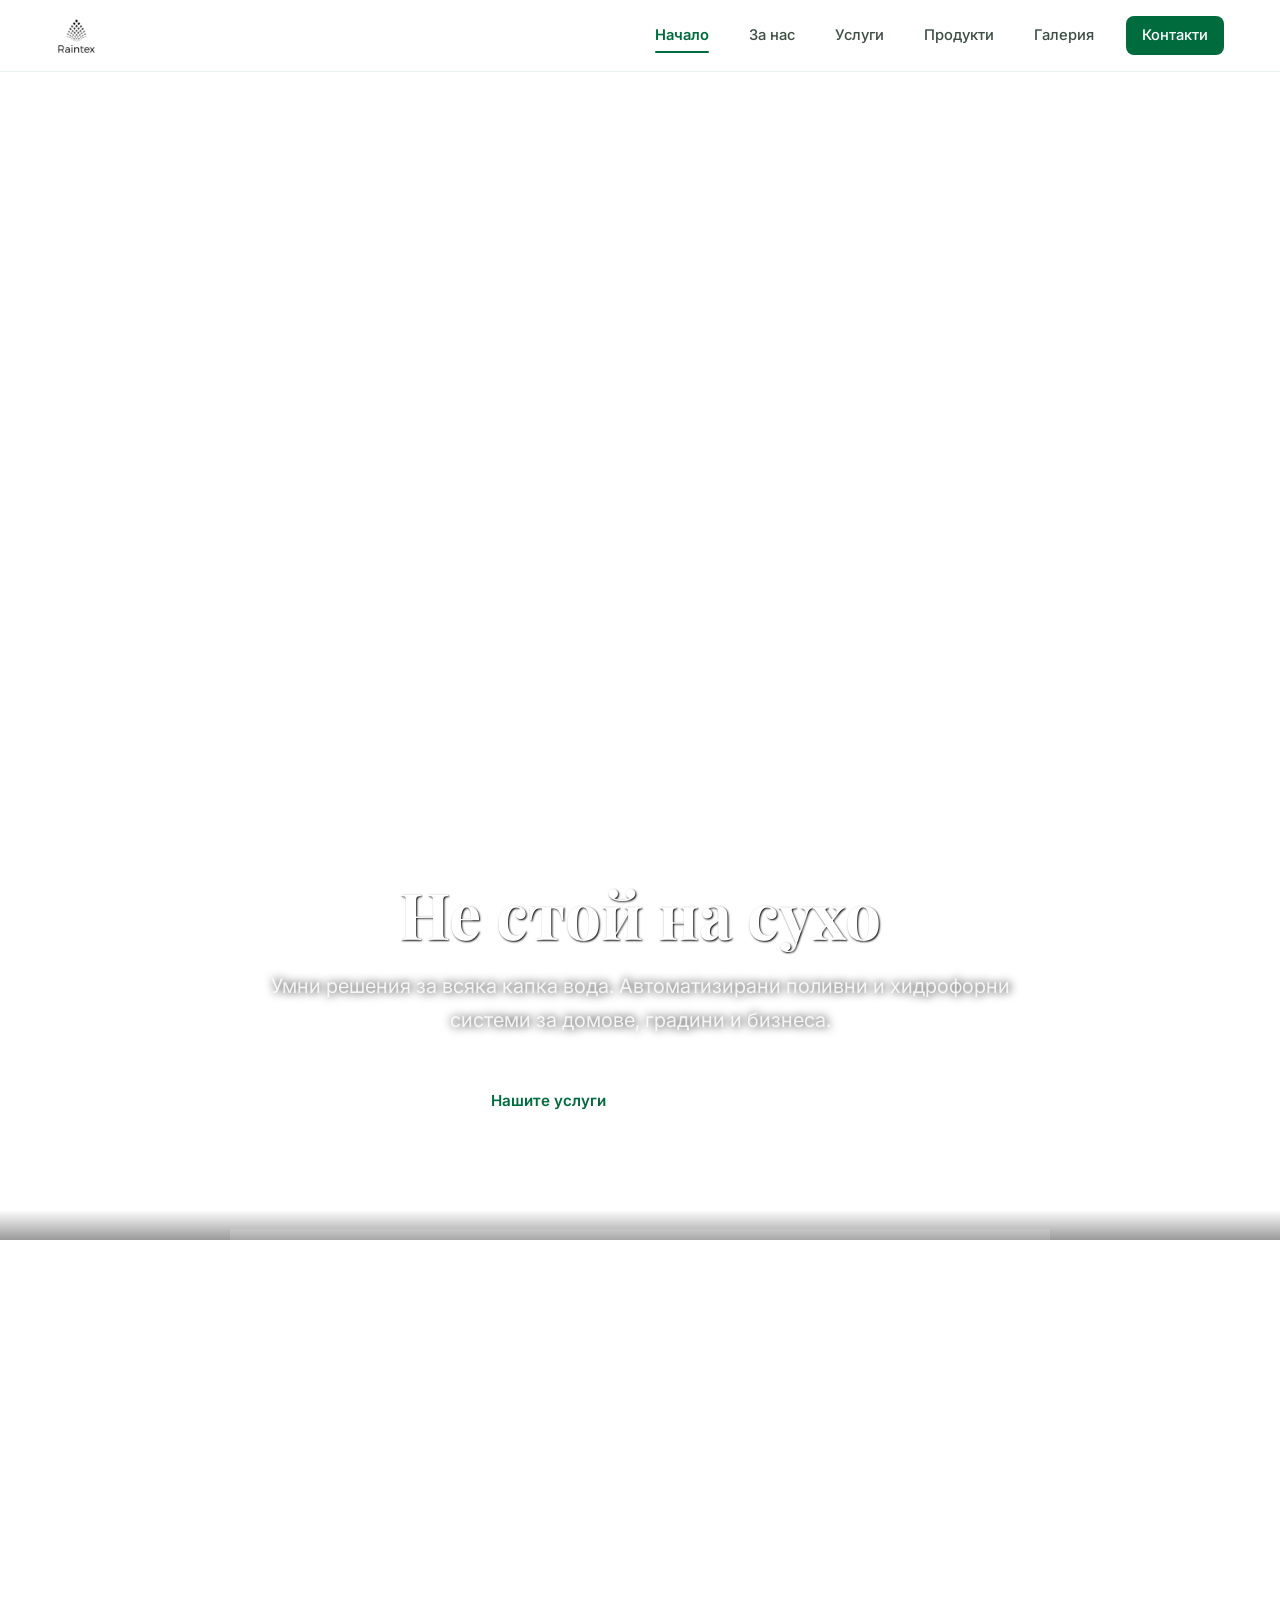
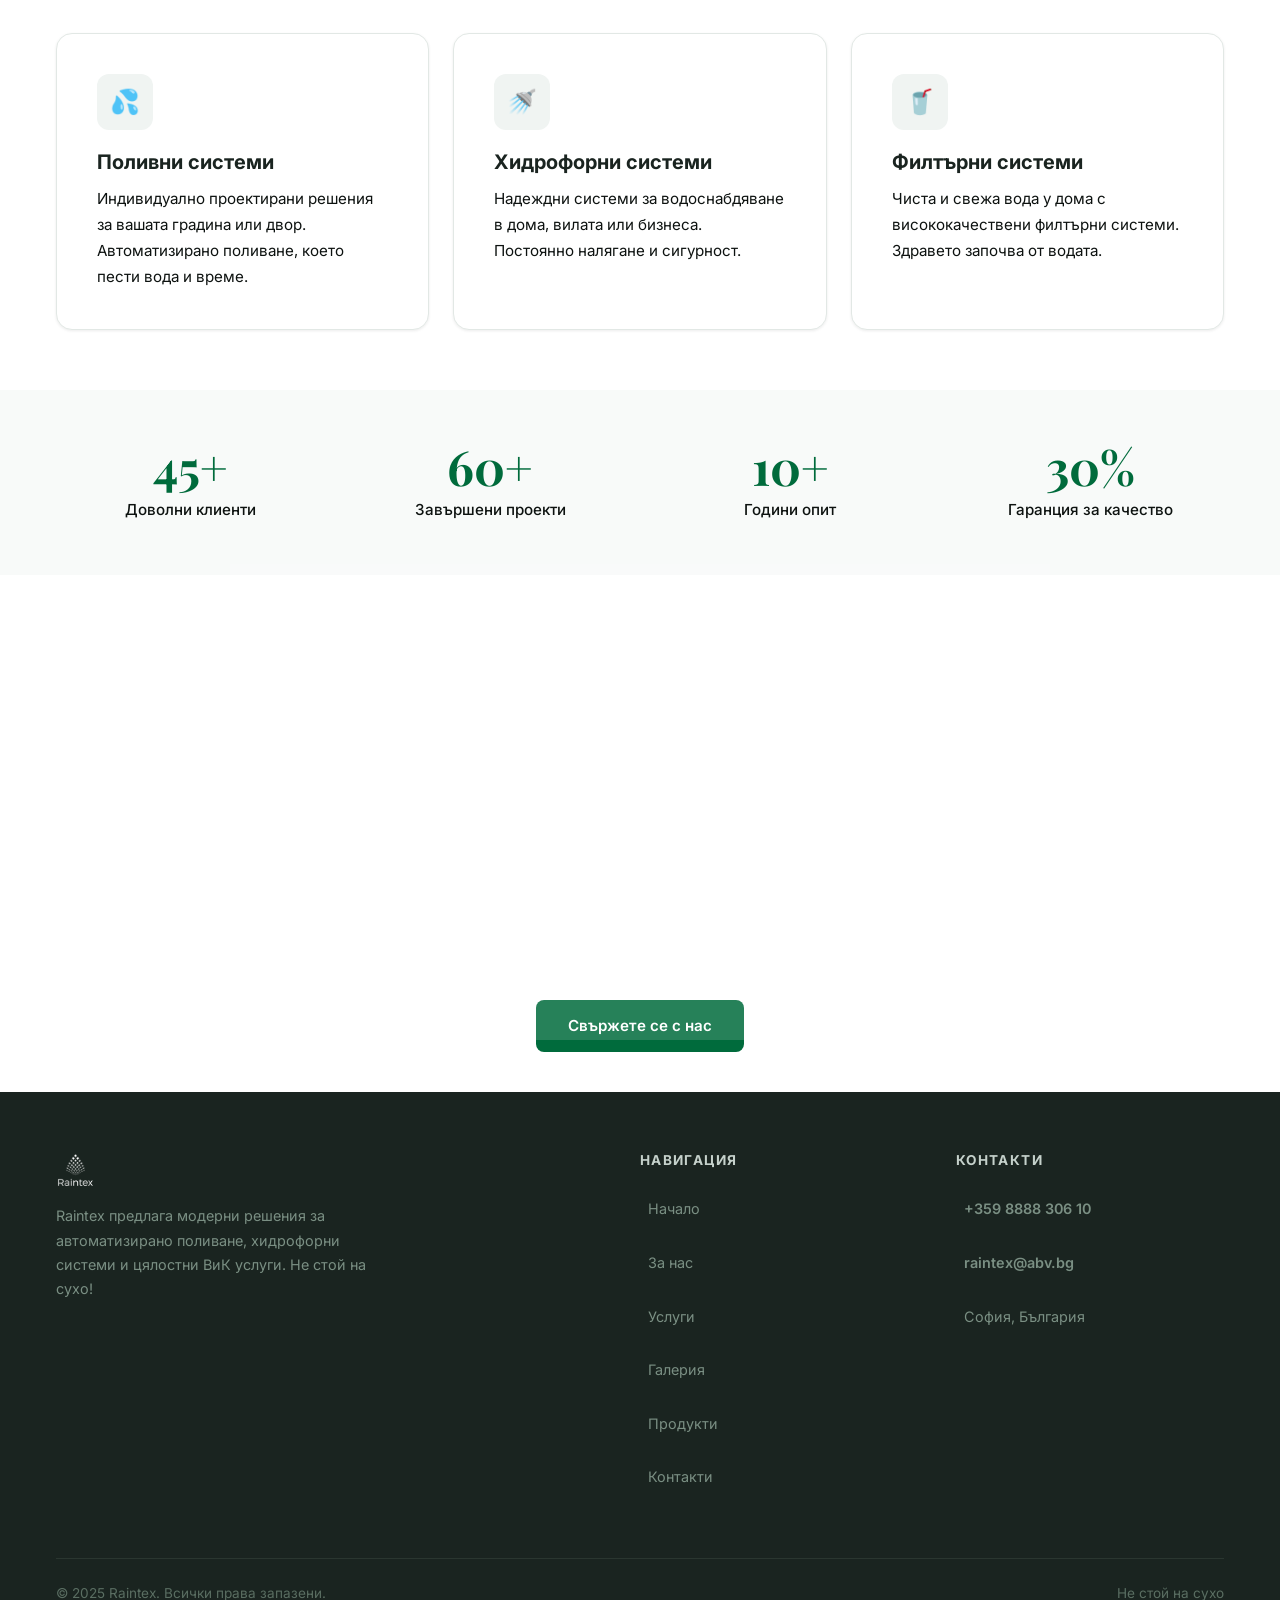
==== commit 999e8d8a: "superhosting" ====
--- a/index.html
+++ b/index.html
@@ -131,7 +131,9 @@
     <div class="container">
       <div class="footer-grid">
         <div class="footer-brand">
-          <img src="./Logos_ByTailorBrands/white_logo_transparent_background.webp" alt="Raintex" loading="lazy">
+            <a href="index.html" class="nav-logo">
+              <img src="./Logos_ByTailorBrands/white_logo_transparent_background.webp" alt="Raintex" loading="lazy">
+            </a>
           <p>Raintex предлага модерни решения за автоматизирано поливане, хидрофорни системи и цялостни ВиК услуги. Не стой на сухо!</p>
         </div>
         <div>
@@ -141,13 +143,15 @@
             <li><a href="about.html">За нас</a></li>
             <li><a href="services.html">Услуги</a></li>
             <li><a href="gallery.html">Галерия</a></li>
+            <li><a href="Products.html">Продукти</a></li>
+            <li><a href="contacts.html">Контакти</a></li>
           </ul>
         </div>
         <div>
           <h4>Контакти</h4>
           <ul class="footer-links">
-            <li><a href="tel:+359888830610">+359 8888 306 10</a></li>
-            <li><a href="mailto:raintex@abv.bg">raintex@abv.bg</a></li>
+            <li><a class="copy-phone" data-phone="+359888830610">+359 8888 306 10</a></li>
+            <li><a class="copy-phone" data-phone="raintex@abv.bg">raintex@abv.bg</a></li>
             <li><a href="contacts.html">София, България</a></li>
           </ul>
         </div>
--- a/styles.css
+++ b/styles.css
@@ -61,6 +61,10 @@
   -moz-osx-font-smoothing: grayscale;
 }
 
+html, body {
+  overflow-x: hidden;
+}
+
 body {
   font-family: var(--font-sans);
   color: var(--color-gray-700);
@@ -98,8 +102,8 @@
   font-weight: 700;
   letter-spacing: 0.15em;
   text-transform: uppercase;
-  color: var(--color-accent);
-  text-shadow: 1px 1px 2px black;
+  color: var(--color-gray-900);
+  /* text-shadow: 1px 1px 2px black; */
   margin-bottom: 12px;
 }
 
@@ -107,7 +111,7 @@
   font-family: var(--font-display);
   font-size: clamp(2rem, 4vw, 3rem);
   font-weight: 700;
-  color: var(--color-accent);
+  color: var(--color-gray-100);
   /* text-shadow: #00b3b3 1px 0 10px; */
   margin-bottom: 16px;
 }
@@ -125,6 +129,18 @@
   max-width: var(--container-max);
   margin: 0 auto;
   padding: 0 24px;
+}
+
+.container,
+.products-wrapper {
+  padding-left: 16px;
+  padding-right: 16px;
+}
+
+@media (max-width: 480px) {
+  .container {
+    padding: 0 16px;
+  }
 }
 
 /* --- Navigation --- */
@@ -169,6 +185,7 @@
   display: flex;
   align-items: center;
   gap: 8px;
+  max-width: 100vw;
 }
 
 .nav-links a {
@@ -281,12 +298,7 @@
   content: '';
   position: absolute;
   inset: 0;
-  /* background: linear-gradient(
-    135deg,
-    rgba(0, 107, 60, 0.85) 0%,
-    rgba(0, 107, 60, 0.6) 50%,
-    rgba(0, 77, 43, 0.75) 100%
-  ); */
+
 }
 
 .hero-content {
@@ -427,6 +439,11 @@
   box-shadow: 0 8px 25px rgba(0, 107, 60, 0.3);
 }
 
+
+.filter-toggle {
+  display: none;
+}
+
 /* --- Sections --- */
 
 
@@ -496,7 +513,7 @@
 }
 
 .card p {
-  color: var(--color-acce);
+  color: var(--color-gray-900);
   line-height: 1.7;
   font-size: 0.95rem;
 }
@@ -581,8 +598,8 @@
 }
 
 .feature-text p {
-  color: var(--color-accent);
-  text-shadow: 2px 2px 2px black;
+  color: var(--color-gray-900);
+  /* text-shadow: 2px 2px 2px black; */
   font-size: 1.05rem;
   line-height: 1.8;
 }
@@ -629,6 +646,22 @@
 
 
 /* --- Products --- */
+
+.products,
+.products-wrapper {
+  min-width: 0;
+}
+
+.products-wrapper {
+  max-width: 1200px;
+  margin: 0 auto;
+
+  display: grid;
+  grid-template-columns: 260px 1fr;
+  gap: 32px;
+
+  padding: 0 20px;
+}
 
 .products-section {
   padding: 100px 0;
@@ -645,49 +678,99 @@
             background-repeat: no-repeat;
             width: 100%;
             padding: 40px 20px;
+
+          /* display: grid; */
+  grid-template-columns: 260px 1fr;
+  gap: 32px;
+  /* max-width: 1200px; */
+  margin: 0 auto;
+  padding: 40px 20px;
 }
 
 .category-box {
+  position: sticky;
+  top: 100px;
+
+  height: fit-content;
+
   background: var(--color-white);
   border-radius: var(--radius-lg);
-  padding: 36px;
+  padding: 20px;
+
+  border: 1px solid var(--color-gray-100);
+  box-shadow: var(--shadow-md);
+}
+
+.category-box ul {
+  list-style: none;
+  display: flex;
+  flex-direction: column;
+  gap: 6px;
+}
+
+.category-box li {
+  padding: 10px 14px;
+  border-radius: var(--radius-sm);
+  cursor: pointer;
+  font-size: 0.95rem;
+  color: var(--color-gray-900);
+    transition: all 0.2s ease;
+}
+
+/* hover */
+.category-box li:hover {
+  background: var(--color-gray-50);
+  color: var(--color-primary);
+}
+
+/* active */
+.category-box li.active {
+  background: rgba(0, 107, 60, 0.08);
+  color: var(--color-primary);
+  font-weight: 600;
+}
+
+.category h3 {
+  font-size: 0.9rem;
+  text-transform: uppercase;
+  letter-spacing: 0.08em;
+  color: var(--color-gray-400);
+  margin-bottom: 16px;
+}
+
+.products {
+  display: grid;
+  grid-template-columns: repeat(auto-fill, minmax(240px, 1fr));
+  gap: 24px;
+}
+
+.products .card {
+    width: 100%;
+  padding: 16px;
+  border-radius: var(--radius-md);
   box-shadow: var(--shadow-sm);
-  border: 1px solid var(--color-gray-100);
   transition: var(--transition-base);
-
-  /* position: sticky;
-  top: 20px; */
-
-  width: 260px;
-  flex-shrink: 0;
-  /* display: flex;
-  margin-left: 13.5%;
-  height: auto 1fr;
-  align-items: flex-start;
-  margin-bottom: 100dvh; */
-  
-
-  /* max-width: 250px; */
-  /* margin: 50px; */
-}
-
-.category h3 {
-    font-size: 1.25rem;
+}
+
+.products .card:hover {
+  transform: translateY(-6px);
+  box-shadow: var(--shadow-lg);
+}
+
+.products .card img {
+  width: 100%;
+  height: 140px;
+  object-fit: contain;
+}
+
+.products .card p {
+  font-size: 0.9rem;
+  margin-bottom: 6px;
+}
+
+.price {
   font-weight: 700;
-  margin-bottom: 12px;
-  color: var(--color-gray-800);
-
-  /* max-width: 250px; */
-}
-
-.products {
-  flex: 1;
-  display: grid;
-  grid-template-columns: repeat(auto-fill, minmax(220px, 1fr));
-  gap: 20px;
-
-  margin: 10px;
-  padding: 10px;
+  color: var(--color-primary);
 }
 
 .product {
@@ -1000,18 +1083,103 @@
 .fade-up:nth-child(3) { transition-delay: 0.2s; }
 .fade-up:nth-child(4) { transition-delay: 0.3s; }
 
+.filter-close {
+  background: none;
+  border: none;
+  font-size: 1.6rem;
+  line-height: 1;
+  cursor: pointer;
+
+  padding: 0;
+  color: var(--color-gray-700);
+
+  display: none; /* hidden on desktop */
+}
+
+.copy-phone {
+  color: var(--color-primary);
+  font-weight: 600;
+  cursor: pointer;
+}
+
+
 /* --- Responsive --- */
 @media (max-width: 968px) {
   .hamburger {
     display: flex;
   }
 
+  .filter-close {
+    display: block;
+  }
+
+  .filter-close:hover {
+  color: var(--color-primary);
+  transform: scale(1.1);
+}
+
   .products-section {
+    grid-template-columns: 1fr;
+  }
+
+    .filter-toggle {
+    display: block;
+    width: 100%;
+    padding: 14px;
+    margin-bottom: 10px;
+
+    background: var(--color-primary);
+    color: white;
+    font-weight: 600;
+    border: none;
+    border-radius: var(--radius-sm);
+  }
+
+  /* hide by default */
+  .category-box {
+    display: none;
+      transition: all 0.3s ease;
+  }
+
+  .category-box.open {
+    display: block;
+  }
+
+  .category-header {
+    display: flex;
+    align-items: center;
+    justify-content: space-between;
+    width: 100%;
+  }
+
+  .category-header h3 {
+  margin: 0;
+}
+
+  .filter-close {
+  margin-left: auto; /* extra safety */
+}
+
+ .products-wrapper {
+    display: flex;
     flex-direction: column;
+    gap: 20px;
   }
 
   .category-box {
+    position: relative;
+    top: 0;
     width: 100%;
+  }
+
+  .category-box ul {
+    display: flex;
+    flex-direction: column; /* 👈 IMPORTANT */
+    gap: 6px;
+  }
+
+  .category-box li {
+    white-space: nowrap;
   }
 
   .products {
@@ -1088,6 +1256,10 @@
     gap: 8px;
     text-align: center;
   }
+
+  
+
+  
 }
 
 @media (max-width: 640px) {
@@ -1095,6 +1267,10 @@
     padding: 64px 0;
   }
 
+    .filter-close {
+    display: block;
+  }
+
   .hero {
     min-height: 80vh;
     padding: calc(var(--nav-height) + 20px) 20px 60px;
@@ -1124,13 +1300,108 @@
     justify-content: center;
   }
 
+  .products-wrapper {
+    display: flex;
+    flex-direction: column;
+    gap: 20px;
+  }
+
+  .category-box {
+    width: 100%;
+    padding: 16px;
+      transition: all 0.3s ease;
+  }
+
+  .category-box ul {
+    display: flex;
+    flex-direction: column; /* 👈 IMPORTANT */
+    gap: 6px;
+  }
+
+  .category-box li {
+    flex: 0 0 auto;
+    white-space: nowrap;
+  }
+
   .products {
-    grid-template-columns: repeat(auto-fill, minmax(160px, 1fr));
-  }
-
-}
-
-/* Mobile overlay */
+    width: 100%;
+    grid-template-columns: repeat(2, 1fr); /* clean 2-column mobile */
+    gap: 12px;
+  }
+
+  /* SHOW BUTTON */
+  .filter-toggle {
+    display: block;
+    width: 100%;
+    padding: 14px;
+    margin-bottom: 10px;
+
+    background: var(--color-primary);
+    color: white;
+    font-weight: 600;
+    border: none;
+    border-radius: var(--radius-sm);
+  }
+
+  /* SIDEBAR AS DRAWER */
+  .category-box {
+    position: fixed;
+    top: 0;
+    left: -100%;
+    width: 80%;
+    max-width: 300px;
+    height: 100vh;
+
+    background: white;
+    z-index: 1001;
+
+    padding: 20px;
+    box-shadow: var(--shadow-xl);
+
+    transition: var(--transition-base);
+  }
+
+  .category-box.open {
+    left: 0;
+  }
+
+  /* HEADER */
+  .category-header {
+    display: flex;
+    justify-content: space-between;
+    align-items: center;
+    margin-bottom: 20px;
+  }
+
+  .filter-close {
+    background: none;
+    border: none;
+    font-size: 1.4rem;
+    cursor: pointer;
+  }
+
+  /* OVERLAY */
+  .filter-overlay {
+    position: fixed;
+    inset: 0;
+    background: rgba(0,0,0,0.4);
+
+    opacity: 0;
+    pointer-events: none;
+
+    transition: var(--transition-base);
+    z-index: 1000;
+  }
+
+  .filter-overlay.active {
+    opacity: 1;
+    pointer-events: all;
+  }
+
+}
+
+/* 
+ overlay */
 .nav-overlay {
   position: fixed;
   inset: 0;
